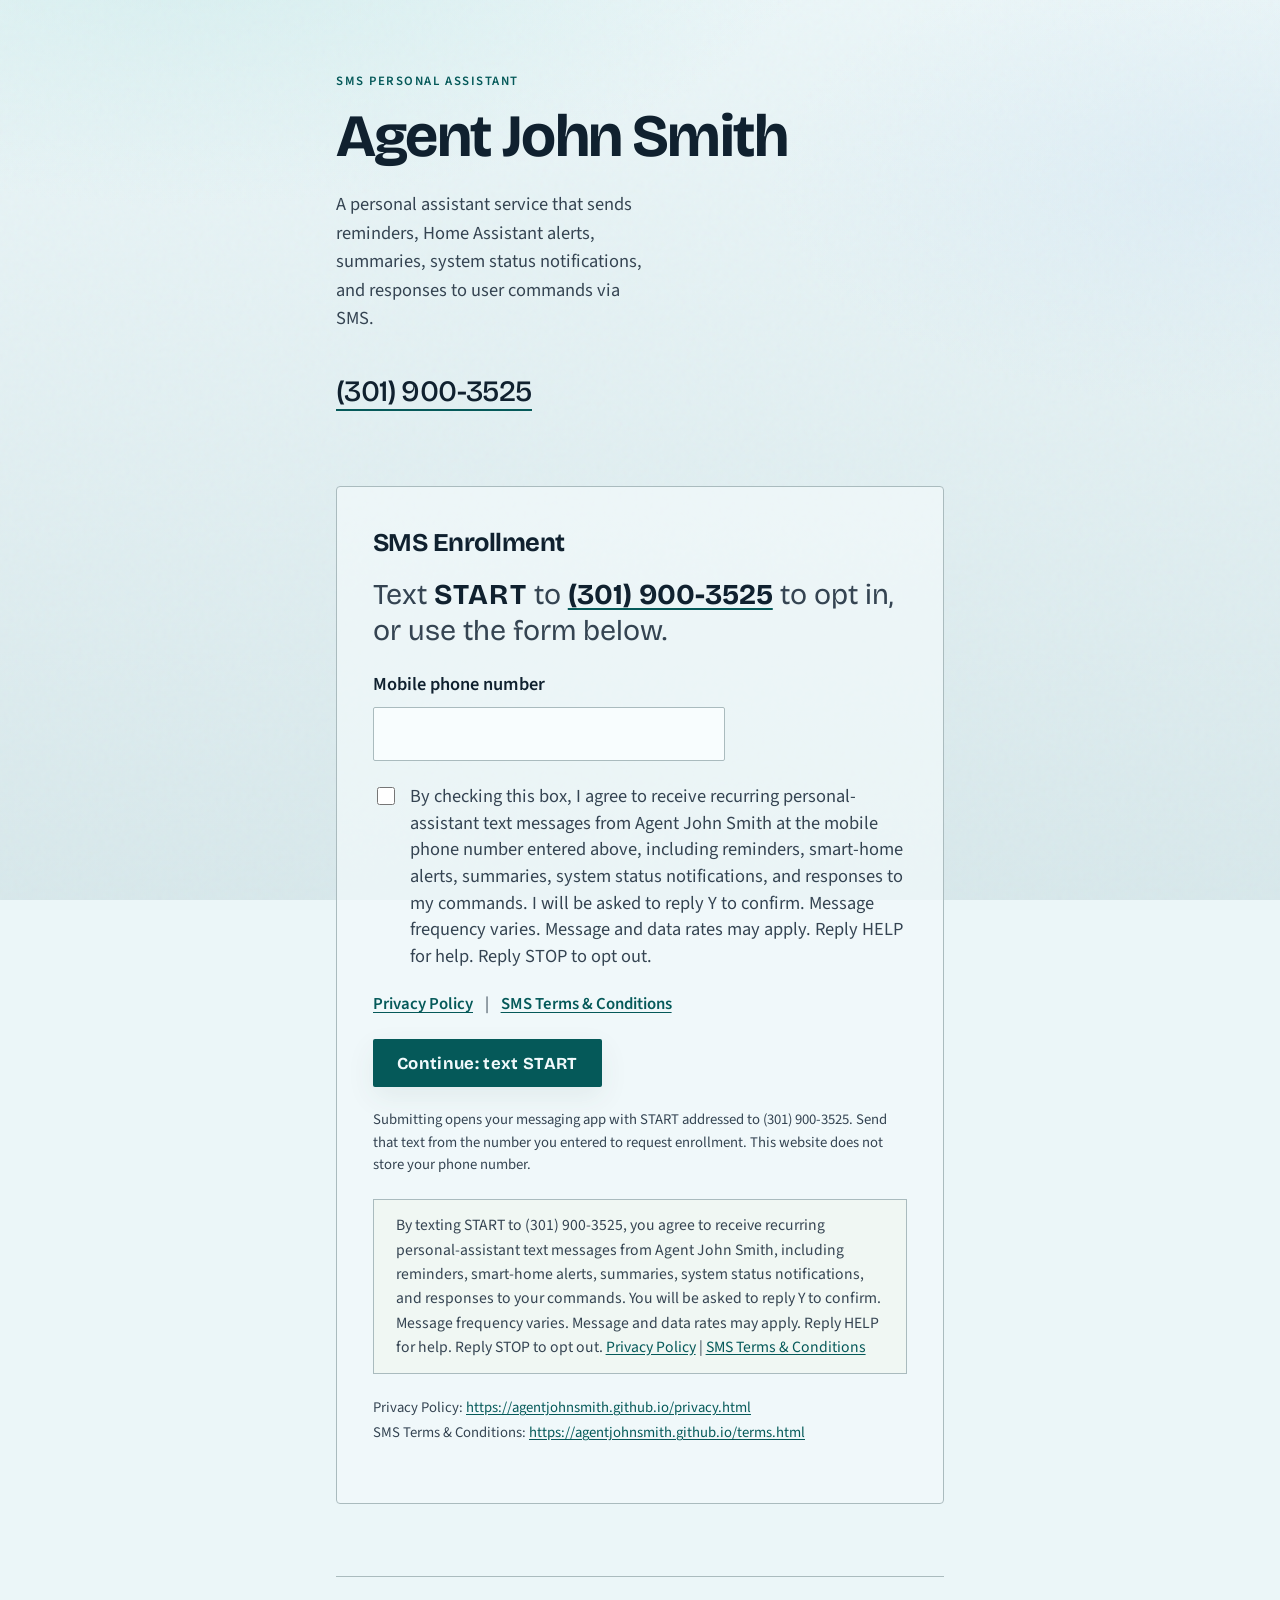
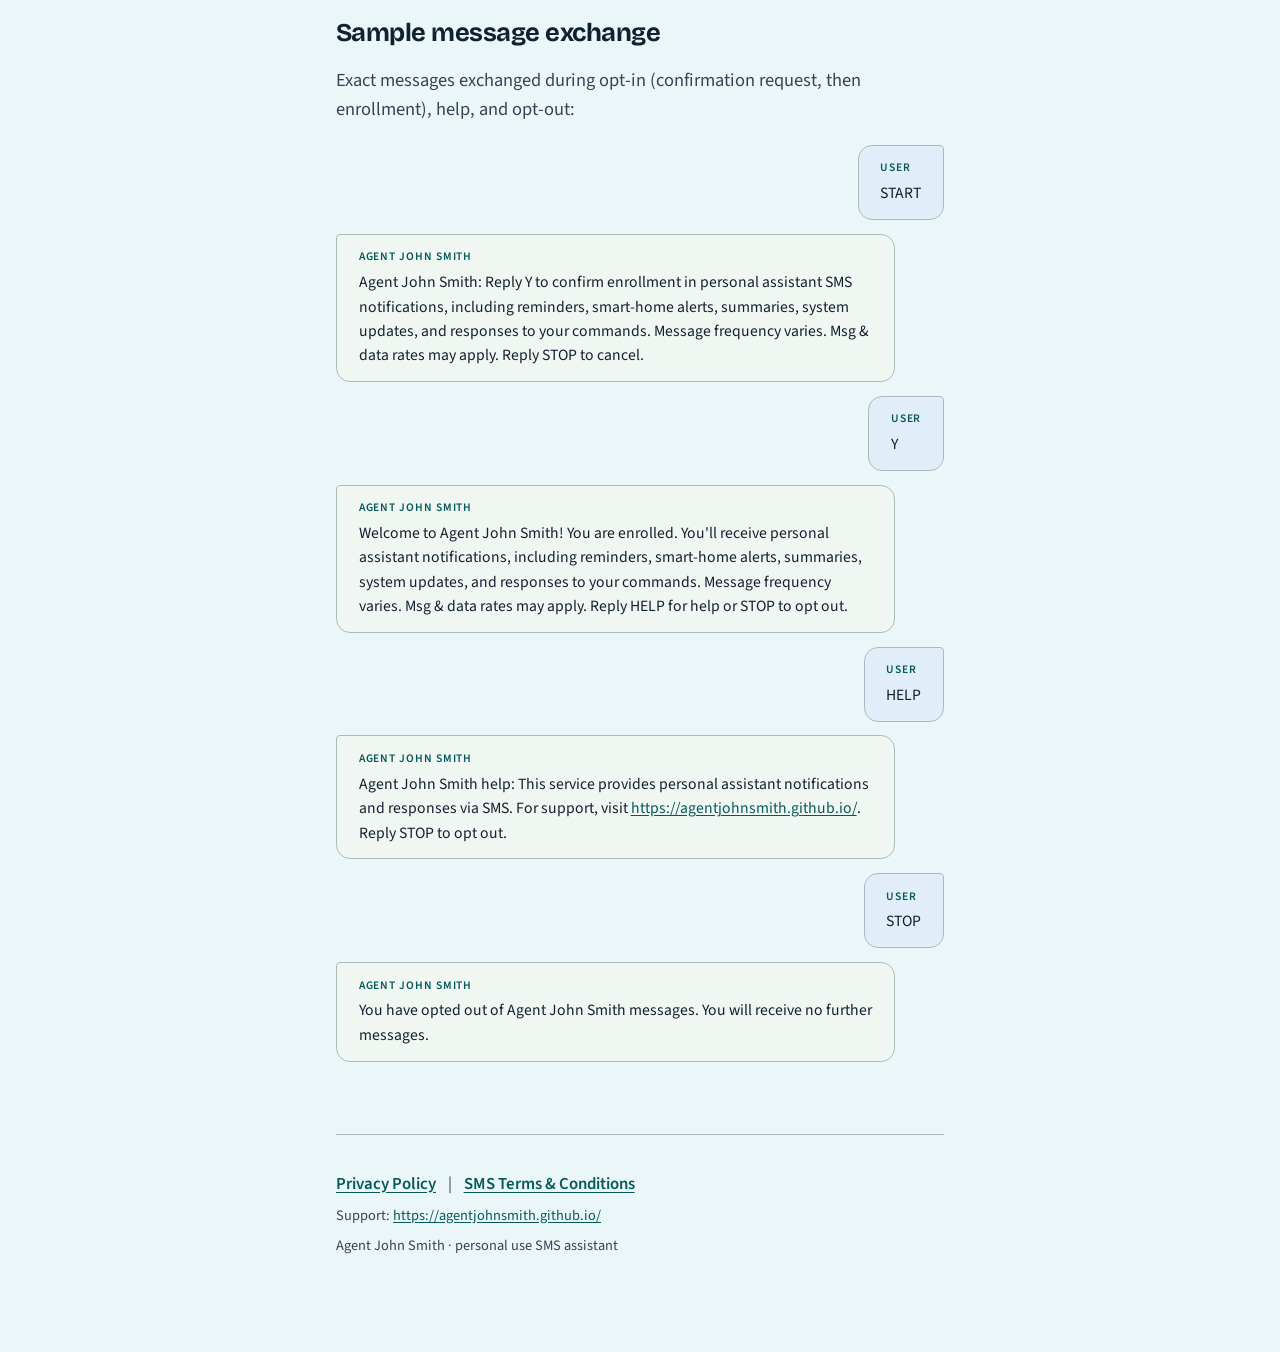
==== index.html @ 3700b748 "Add phone number and SMS agreement checkbox form that hands off to a START text." ====
<!DOCTYPE html>
<html lang="en">
  <head>
    <meta charset="utf-8" />
    <meta name="viewport" content="width=device-width, initial-scale=1" />
    <title>Agent John Smith — SMS Personal Assistant</title>
    <meta
      name="description"
      content="Opt in to Agent John Smith SMS notifications. Text START to (301) 900-3525 for reminders, Home Assistant alerts, summaries, and command responses."
    />
    <link rel="preconnect" href="https://fonts.googleapis.com" />
    <link rel="preconnect" href="https://fonts.gstatic.com" crossorigin />
    <link
      href="https://fonts.googleapis.com/css2?family=Bricolage+Grotesque:opsz,wght@12..96,500;12..96,700&family=Source+Sans+3:ital,wght@0,400;0,600;1,400&display=swap"
      rel="stylesheet"
    />
    <link rel="stylesheet" href="styles.css" />
  </head>
  <body>
    <div class="atmosphere" aria-hidden="true"></div>

    <main class="page">
      <header class="hero">
        <p class="eyebrow">SMS personal assistant</p>
        <h1 class="brand">Agent John Smith</h1>
        <p class="lede">
          A personal assistant service that sends reminders, Home Assistant
          alerts, summaries, system status notifications, and responses to user
          commands via SMS.
        </p>
        <p class="phone">
          <a class="phone-link" href="tel:+13019003525">(301) 900-3525</a>
        </p>
      </header>

      <section class="opt-in enrollment" aria-labelledby="enrollment-heading">
        <h2 id="enrollment-heading">SMS Enrollment</h2>

        <p class="enroll-keyword">
          Text <strong class="keyword">START</strong> to
          <a href="sms:+13019003525?&amp;body=START"
            ><strong>(301) 900-3525</strong></a
          >
          to opt in, or use the form below.
        </p>

        <form id="enroll-form" class="enroll-form" action="#" novalidate>
          <p>
            <label for="phone_number">Mobile phone number</label><br />
            <input
              type="tel"
              id="phone_number"
              name="phone_number"
              autocomplete="tel"
              inputmode="tel"
            />
          </p>

          <p class="enroll-check">
            <input
              type="checkbox"
              id="sms_opt_in"
              name="sms_opt_in"
              value="yes"
            />
            <label for="sms_opt_in">
              By checking this box, I agree to receive recurring
              personal-assistant text messages from Agent John Smith at the
              mobile phone number entered above, including reminders,
              smart-home alerts, summaries, system status notifications, and
              responses to my commands. I will be asked to reply Y to confirm.
              Message frequency varies. Message and data rates may apply. Reply
              HELP for help. Reply STOP to opt out.
            </label>
          </p>

          <p class="enroll-links">
            <a href="https://agentjohnsmith.github.io/privacy.html"
              >Privacy Policy</a
            >
            <span class="link-sep" aria-hidden="true">|</span>
            <a href="https://agentjohnsmith.github.io/terms.html"
              >SMS Terms &amp; Conditions</a
            >
          </p>

          <p>
            <button type="submit" class="enroll-button">
              Continue: text START
            </button>
          </p>

          <p class="enroll-note">
            Submitting opens your messaging app with START addressed to
            (301) 900-3525. Send that text from the number you entered to
            request enrollment. This website does not store your phone number.
          </p>
        </form>

        <p id="enroll-status" class="enroll-status" role="status" hidden></p>

        <p class="enroll-terms">
          By texting START to (301) 900-3525, you agree to receive recurring
          personal-assistant text messages from Agent John Smith, including
          reminders, smart-home alerts, summaries, system status notifications,
          and responses to your commands. You will be asked to reply Y to
          confirm. Message frequency varies. Message and data rates may apply.
          Reply HELP for help. Reply STOP to opt out.
          <a href="https://agentjohnsmith.github.io/privacy.html"
            >Privacy Policy</a
          >
          |
          <a href="https://agentjohnsmith.github.io/terms.html"
            >SMS Terms &amp; Conditions</a
          >
        </p>

        <p class="enroll-urls">
          Privacy Policy:
          <a href="https://agentjohnsmith.github.io/privacy.html"
            >https://agentjohnsmith.github.io/privacy.html</a
          ><br />
          SMS Terms &amp; Conditions:
          <a href="https://agentjohnsmith.github.io/terms.html"
            >https://agentjohnsmith.github.io/terms.html</a
          >
        </p>
      </section>

      <section class="messages" aria-labelledby="messages-heading">
        <h2 id="messages-heading">Sample message exchange</h2>
        <p class="section-note">
          Exact messages exchanged during opt-in (confirmation request, then
          enrollment), help, and opt-out:
        </p>

        <figure class="thread">
          <div class="bubble user">
            <span class="who">User</span>
            <p>START</p>
          </div>
          <div class="bubble agent">
            <span class="who">Agent John Smith</span>
            <p>
              Agent John Smith: Reply Y to confirm enrollment in personal
              assistant SMS notifications, including reminders, smart-home
              alerts, summaries, system updates, and responses to your
              commands. Message frequency varies. Msg &amp; data rates may
              apply. Reply STOP to cancel.
            </p>
          </div>
          <div class="bubble user">
            <span class="who">User</span>
            <p>Y</p>
          </div>
          <div class="bubble agent">
            <span class="who">Agent John Smith</span>
            <p>
              Welcome to Agent John Smith! You are enrolled. You'll receive
              personal assistant notifications, including reminders, smart-home
              alerts, summaries, system updates, and responses to your
              commands. Message frequency varies. Msg &amp; data rates may
              apply. Reply HELP for help or STOP to opt out.
            </p>
          </div>
          <div class="bubble user">
            <span class="who">User</span>
            <p>HELP</p>
          </div>
          <div class="bubble agent">
            <span class="who">Agent John Smith</span>
            <p>
              Agent John Smith help: This service provides personal assistant
              notifications and responses via SMS. For support, visit
              <a href="https://agentjohnsmith.github.io/"
                >https://agentjohnsmith.github.io/</a
              >. Reply STOP to opt out.
            </p>
          </div>
          <div class="bubble user">
            <span class="who">User</span>
            <p>STOP</p>
          </div>
          <div class="bubble agent">
            <span class="who">Agent John Smith</span>
            <p>
              You have opted out of Agent John Smith messages. You will receive
              no further messages.
            </p>
          </div>
        </figure>
      </section>

      <footer class="footer">
        <p class="enroll-links">
          <a href="https://agentjohnsmith.github.io/privacy.html"
            >Privacy Policy</a
          >
          <span class="link-sep" aria-hidden="true">|</span>
          <a href="https://agentjohnsmith.github.io/terms.html"
            >SMS Terms &amp; Conditions</a
          >
        </p>
        <p>
          Support:
          <a href="https://agentjohnsmith.github.io/"
            >https://agentjohnsmith.github.io/</a
          >
        </p>
        <p>Agent John Smith &middot; personal use SMS assistant</p>
      </footer>
    </main>
    <script src="enroll.js"></script>
  </body>
</html>
---- styles.css ----
:root {
  --ink: oklch(0.24 0.035 245);
  --ink-soft: oklch(0.38 0.03 245);
  --paper: oklch(0.965 0.012 210);
  --paper-deep: oklch(0.92 0.018 210);
  --mist: oklch(0.88 0.025 200);
  --teal: oklch(0.42 0.07 195);
  --teal-bright: oklch(0.48 0.08 195);
  --user-bg: oklch(0.94 0.02 245);
  --agent-bg: oklch(0.97 0.01 160);
  --line: oklch(0.78 0.02 210);
  --shadow: oklch(0.35 0.03 245 / 0.08);

  --font-display: "Bricolage Grotesque", Georgia, serif;
  --font-body: "Source Sans 3", "Segoe UI", sans-serif;

  --space-xs: 0.5rem;
  --space-sm: 0.85rem;
  --space-md: 1.35rem;
  --space-lg: 2.25rem;
  --space-xl: clamp(2.5rem, 6vw, 4.5rem);

  --max: 38rem;
}

*,
*::before,
*::after {
  box-sizing: border-box;
}

html {
  scroll-behavior: smooth;
}

body {
  margin: 0;
  min-height: 100vh;
  font-family: var(--font-body);
  font-size: clamp(1.05rem, 0.4vw + 1rem, 1.15rem);
  line-height: 1.55;
  color: var(--ink);
  background: var(--paper);
  -webkit-font-smoothing: antialiased;
}

.atmosphere {
  position: fixed;
  inset: 0;
  z-index: -1;
  pointer-events: none;
  background:
    radial-gradient(
      ellipse 90% 60% at 15% -10%,
      oklch(0.9 0.04 195 / 0.55),
      transparent 55%
    ),
    radial-gradient(
      ellipse 70% 50% at 95% 20%,
      oklch(0.91 0.03 240 / 0.4),
      transparent 50%
    ),
    linear-gradient(180deg, var(--paper) 0%, var(--paper-deep) 100%);
}

.atmosphere::after {
  content: "";
  position: absolute;
  inset: 0;
  opacity: 0.035;
  background-image: url("data:image/svg+xml,%3Csvg viewBox='0 0 200 200' xmlns='http://www.w3.org/2000/svg'%3E%3Cfilter id='n'%3E%3CfeTurbulence type='fractalNoise' baseFrequency='0.85' numOctaves='3' stitchTiles='stitch'/%3E%3C/filter%3E%3Crect width='100%25' height='100%25' filter='url(%23n)'/%3E%3C/svg%3E");
}

.page {
  width: min(100% - 2rem, var(--max));
  margin: 0 auto;
  padding: var(--space-xl) 0 calc(var(--space-xl) * 1.2);
}

.hero {
  animation: rise 0.7s ease-out both;
}

.eyebrow {
  margin: 0 0 var(--space-sm);
  font-size: 0.8rem;
  font-weight: 600;
  letter-spacing: 0.12em;
  text-transform: uppercase;
  color: var(--teal);
}

.brand {
  margin: 0 0 var(--space-md);
  font-family: var(--font-display);
  font-size: clamp(2.6rem, 8vw, 3.75rem);
  font-weight: 700;
  line-height: 1.05;
  letter-spacing: -0.03em;
  color: var(--ink);
}

.lede {
  margin: 0 0 var(--space-lg);
  color: var(--ink-soft);
  max-width: 34ch;
}

.phone {
  margin: 0;
}

.phone-link {
  font-family: var(--font-display);
  font-size: clamp(1.45rem, 3.5vw, 1.85rem);
  font-weight: 500;
  letter-spacing: -0.02em;
  color: var(--ink);
  text-decoration: none;
  border-bottom: 2px solid var(--teal);
  transition: color 0.2s ease, border-color 0.2s ease;
}

.phone-link:hover,
.phone-link:focus-visible {
  color: var(--teal-bright);
  border-color: var(--teal-bright);
  outline: none;
}

.opt-in,
.messages {
  margin-top: var(--space-xl);
  padding-top: var(--space-lg);
  border-top: 1px solid var(--line);
  animation: rise 0.7s ease-out 0.12s both;
}

.messages {
  animation-delay: 0.22s;
}

h2 {
  margin: 0 0 var(--space-sm);
  font-family: var(--font-display);
  font-size: clamp(1.35rem, 2.5vw, 1.6rem);
  font-weight: 700;
  letter-spacing: -0.02em;
}

.opt-in p,
.section-note {
  margin: 0 0 var(--space-md);
  color: var(--ink-soft);
}

.keyword {
  font-family: var(--font-display);
  letter-spacing: 0.04em;
  color: var(--ink);
}

a {
  color: var(--teal);
  text-underline-offset: 0.15em;
}

a:hover,
a:focus-visible {
  color: var(--teal-bright);
}

.cta-wrap {
  margin: var(--space-md) 0;
}

.cta,
.enroll-button {
  display: inline-block;
  border: 0;
  cursor: pointer;
  padding: 0.85rem 1.5rem;
  font-family: var(--font-display);
  font-size: 1.05rem;
  font-weight: 700;
  letter-spacing: 0.02em;
  color: oklch(0.98 0.01 210);
  background: var(--teal);
  text-decoration: none;
  border-radius: 2px;
  box-shadow: 0 10px 28px var(--shadow);
  transition: background 0.2s ease, transform 0.2s ease;
}

.cta:hover,
.cta:focus-visible,
.enroll-button:hover,
.enroll-button:focus-visible {
  background: var(--teal-bright);
  color: oklch(0.98 0.01 210);
  transform: translateY(-1px);
  outline: none;
}

.enroll-links {
  display: block;
  margin: var(--space-md) 0 0;
  font-size: 1.05rem;
  font-weight: 600;
}

.enroll-links a {
  color: var(--teal);
  text-decoration: underline;
  text-underline-offset: 0.18em;
}

.link-sep {
  margin: 0 0.55rem;
  color: var(--ink-soft);
  font-weight: 400;
}

.enroll-urls {
  margin: var(--space-sm) 0 0;
  font-size: 0.92rem;
  color: var(--ink-soft);
  line-height: 1.7;
}

.enroll-urls a {
  word-break: break-all;
}

.enrollment {
  border: 1px solid var(--line);
  border-radius: 4px;
  padding: var(--space-lg);
  background: oklch(0.98 0.008 210 / 0.7);
}

.enroll-form {
  margin: var(--space-md) 0;
}

.enroll-form label {
  font-weight: 600;
  color: var(--ink);
}

.enroll-form input[type="tel"] {
  width: 100%;
  max-width: 22rem;
  margin-top: var(--space-xs);
  padding: 0.75rem 0.9rem;
  font: inherit;
  color: var(--ink);
  background: oklch(0.99 0.005 210);
  border: 1px solid var(--line);
  border-radius: 2px;
}

.enroll-form input[type="tel"]:focus-visible {
  outline: 2px solid var(--teal);
  outline-offset: 2px;
}

.enroll-check {
  display: flex;
  gap: 0.75rem;
  align-items: flex-start;
}

.enroll-check input[type="checkbox"] {
  flex: 0 0 auto;
  width: 1.15rem;
  height: 1.15rem;
  margin-top: 0.25rem;
  accent-color: var(--teal);
}

.enroll-check label {
  font-weight: 400;
  color: var(--ink-soft);
  line-height: 1.45;
}

.enroll-button {
  font-family: var(--font-display);
}

.enroll-note {
  font-size: 0.92rem;
  color: var(--ink-soft);
}

.enroll-status {
  margin: 0 0 var(--space-md);
  padding: var(--space-sm) var(--space-md);
  background: var(--agent-bg);
  border: 1px solid var(--line);
  color: var(--ink);
}

.enroll-keyword {
  margin: 0 0 var(--space-md);
  font-family: var(--font-display);
  font-size: clamp(1.4rem, 3.5vw, 1.8rem);
  line-height: 1.25;
  color: var(--ink);
}

.enroll-keyword a {
  color: var(--ink);
  text-decoration-color: var(--teal);
}

.enroll-terms {
  margin: var(--space-md) 0;
  padding: var(--space-sm) var(--space-md);
  border: 1px solid var(--line);
  background: var(--agent-bg);
  color: var(--ink-soft);
  font-size: 0.98rem;
}

.thread {
  margin: var(--space-md) 0 0;
  display: flex;
  flex-direction: column;
  gap: var(--space-sm);
}

.bubble {
  max-width: 92%;
  padding: var(--space-sm) var(--space-md);
  border-radius: 4px 14px 14px 14px;
  border: 1px solid var(--line);
}

.bubble.user {
  align-self: flex-end;
  background: var(--user-bg);
  border-radius: 14px 4px 14px 14px;
}

.bubble.agent {
  align-self: flex-start;
  background: var(--agent-bg);
}

.who {
  display: block;
  margin-bottom: 0.25rem;
  font-size: 0.72rem;
  font-weight: 600;
  letter-spacing: 0.08em;
  text-transform: uppercase;
  color: var(--teal);
}

.bubble p {
  margin: 0;
  font-size: 0.98rem;
}

.footer {
  margin-top: var(--space-xl);
  padding-top: var(--space-lg);
  border-top: 1px solid var(--line);
  font-size: 0.9rem;
  color: var(--ink-soft);
  animation: rise 0.7s ease-out 0.32s both;
}

.footer p {
  margin: 0 0 var(--space-xs);
}

.doc .doc-title {
  font-size: clamp(2rem, 6vw, 2.75rem);
}

.doc section {
  margin-top: var(--space-lg);
}

.doc section h2 {
  margin-bottom: var(--space-xs);
}

.doc p,
.doc li {
  color: var(--ink-soft);
}

.doc ul {
  margin: 0 0 var(--space-md);
  padding-left: 1.25rem;
}

.doc li {
  margin-bottom: var(--space-xs);
}

@keyframes rise {
  from {
    opacity: 0;
    transform: translateY(12px);
  }
  to {
    opacity: 1;
    transform: translateY(0);
  }
}

@media (prefers-reduced-motion: reduce) {
  *,
  *::before,
  *::after {
    animation: none !important;
    transition: none !important;
  }
}
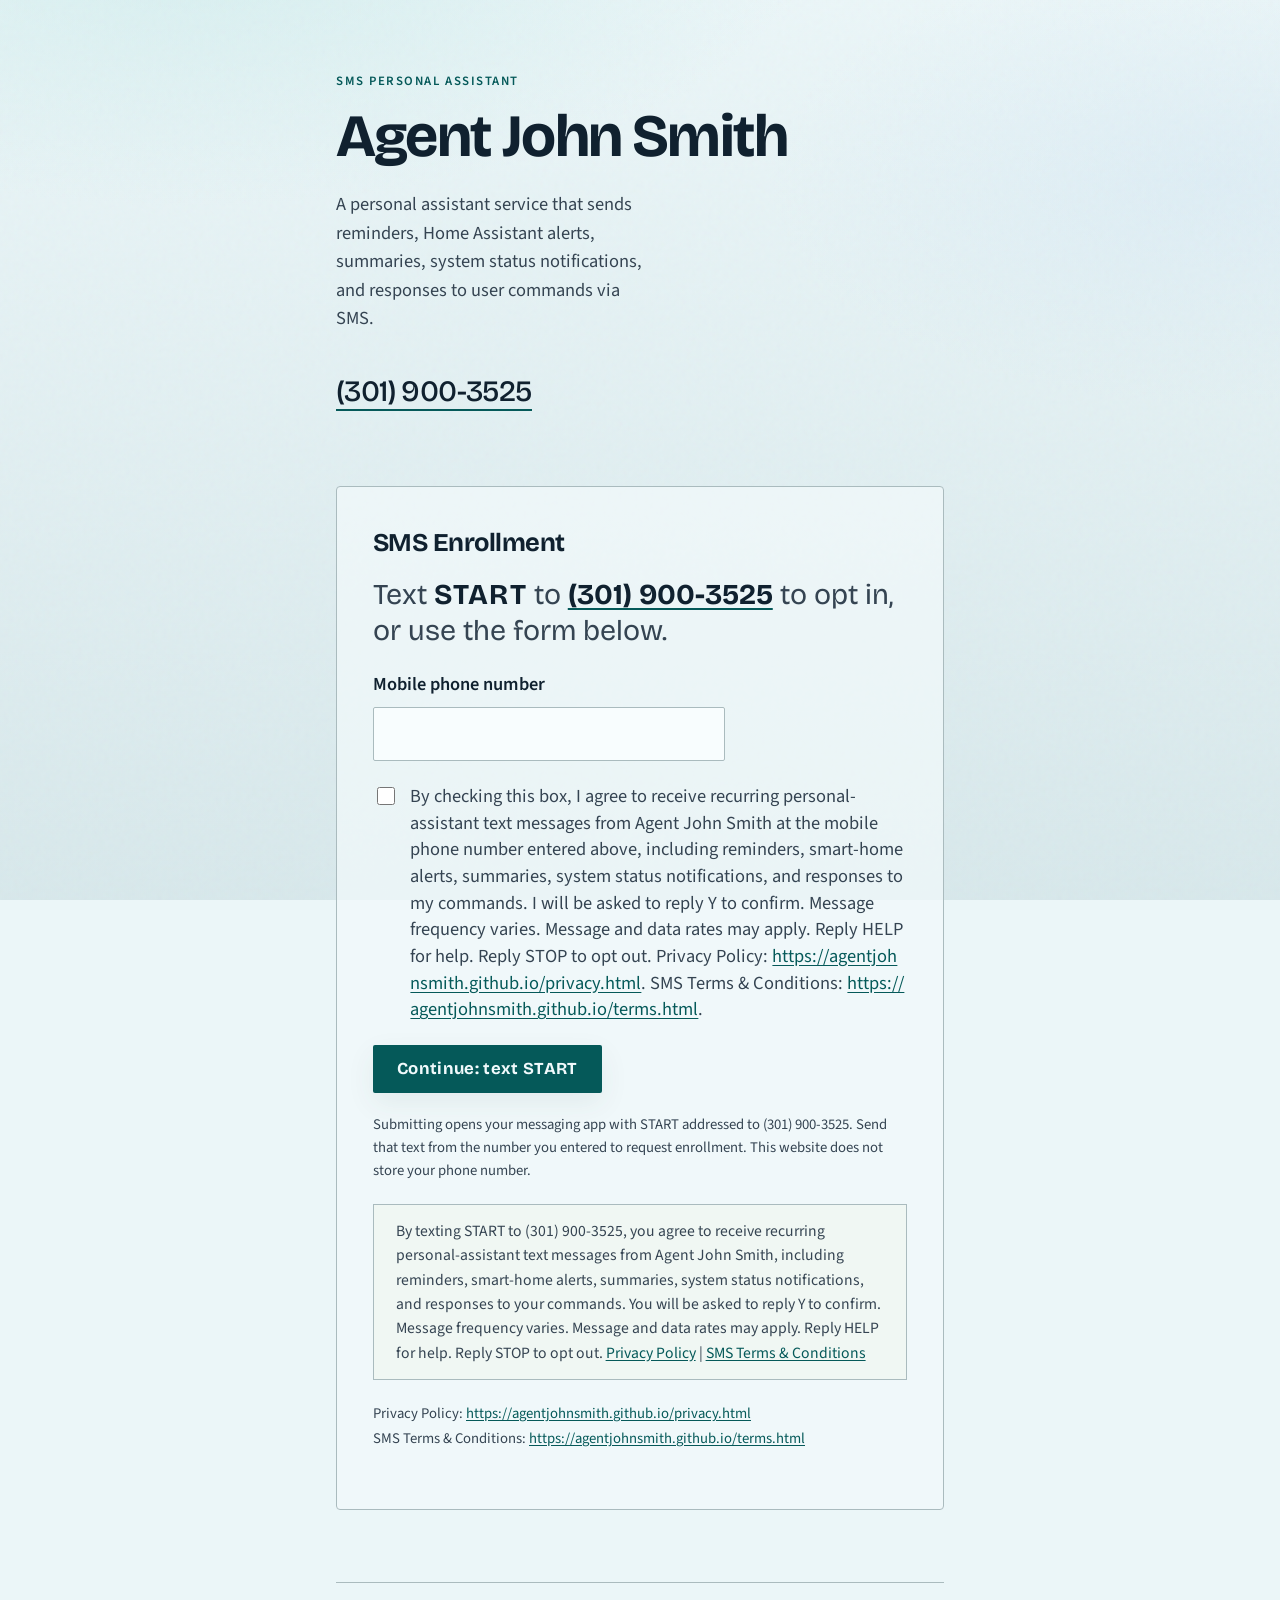
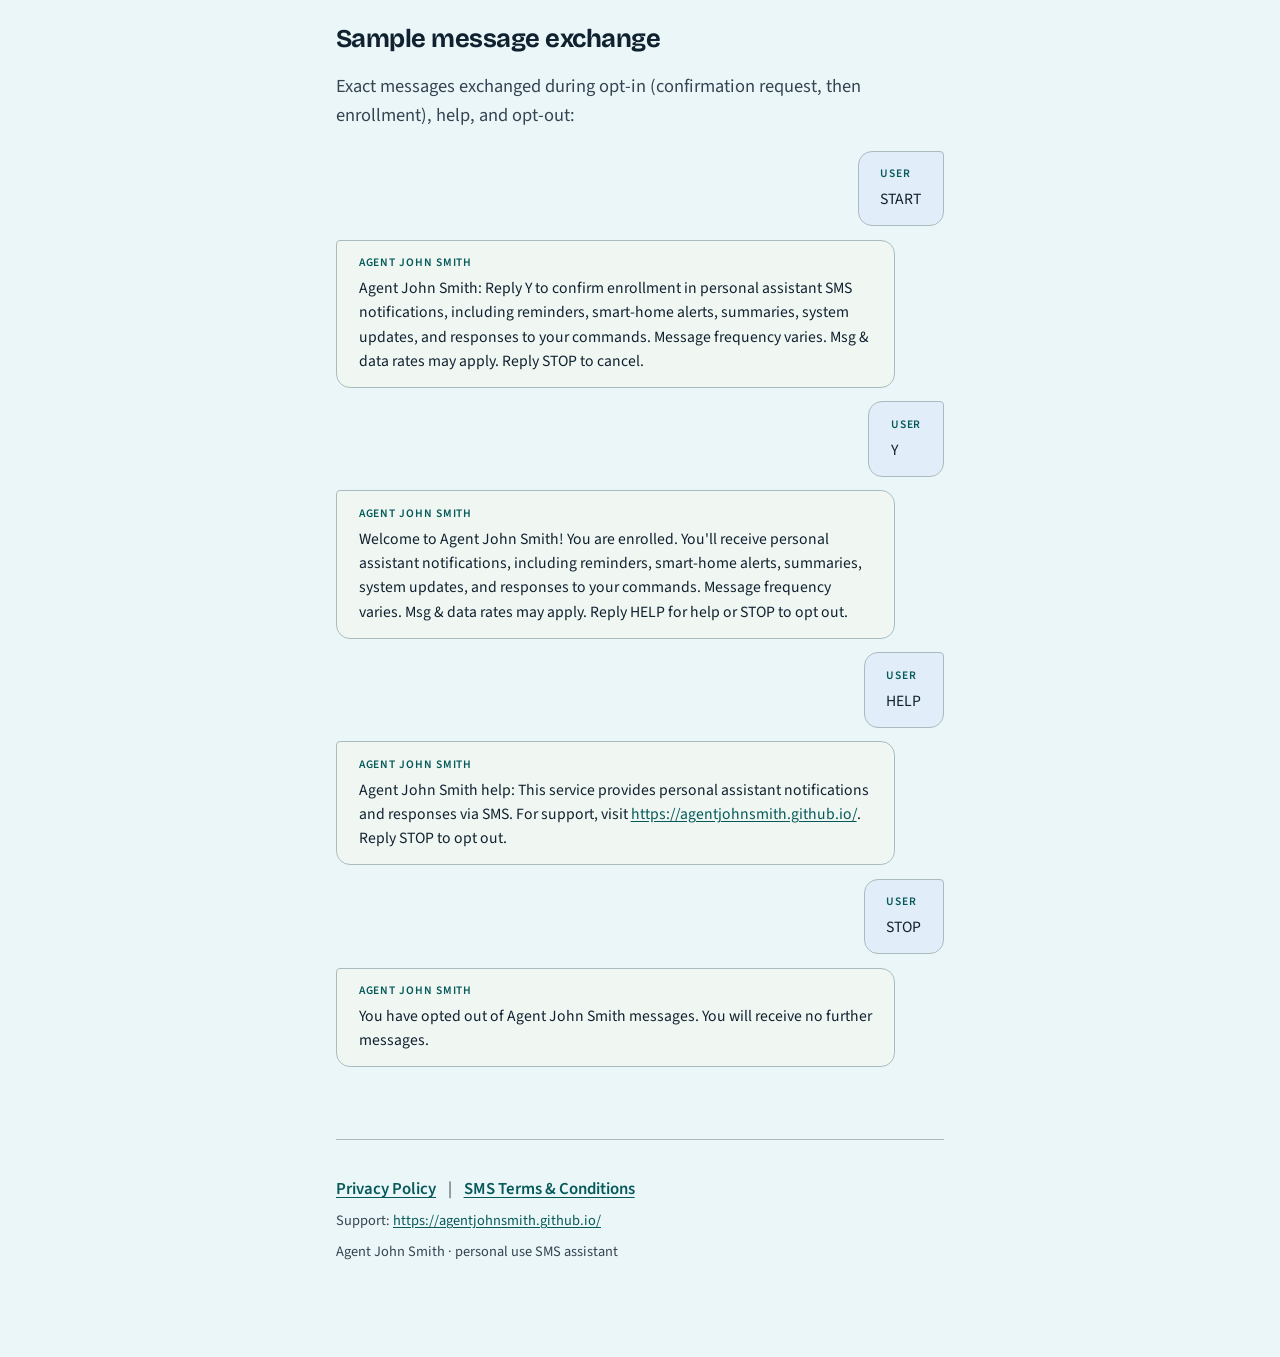
==== commit 8384792f: "Put Privacy and Terms links inside the SMS agreement checkbox text." ====
--- a/index.html
+++ b/index.html
@@ -70,18 +70,14 @@
               smart-home alerts, summaries, system status notifications, and
               responses to my commands. I will be asked to reply Y to confirm.
               Message frequency varies. Message and data rates may apply. Reply
-              HELP for help. Reply STOP to opt out.
+              HELP for help. Reply STOP to opt out. Privacy Policy:
+              <a href="https://agentjohnsmith.github.io/privacy.html"
+                >https://agentjohnsmith.github.io/privacy.html</a
+              >. SMS Terms &amp; Conditions:
+              <a href="https://agentjohnsmith.github.io/terms.html"
+                >https://agentjohnsmith.github.io/terms.html</a
+              >.
             </label>
-          </p>
-
-          <p class="enroll-links">
-            <a href="https://agentjohnsmith.github.io/privacy.html"
-              >Privacy Policy</a
-            >
-            <span class="link-sep" aria-hidden="true">|</span>
-            <a href="https://agentjohnsmith.github.io/terms.html"
-              >SMS Terms &amp; Conditions</a
-            >
           </p>
 
           <p>
--- a/styles.css
+++ b/styles.css
@@ -285,6 +285,10 @@
   line-height: 1.45;
 }
 
+.enroll-check label a {
+  word-break: break-all;
+}
+
 .enroll-button {
   font-family: var(--font-display);
 }
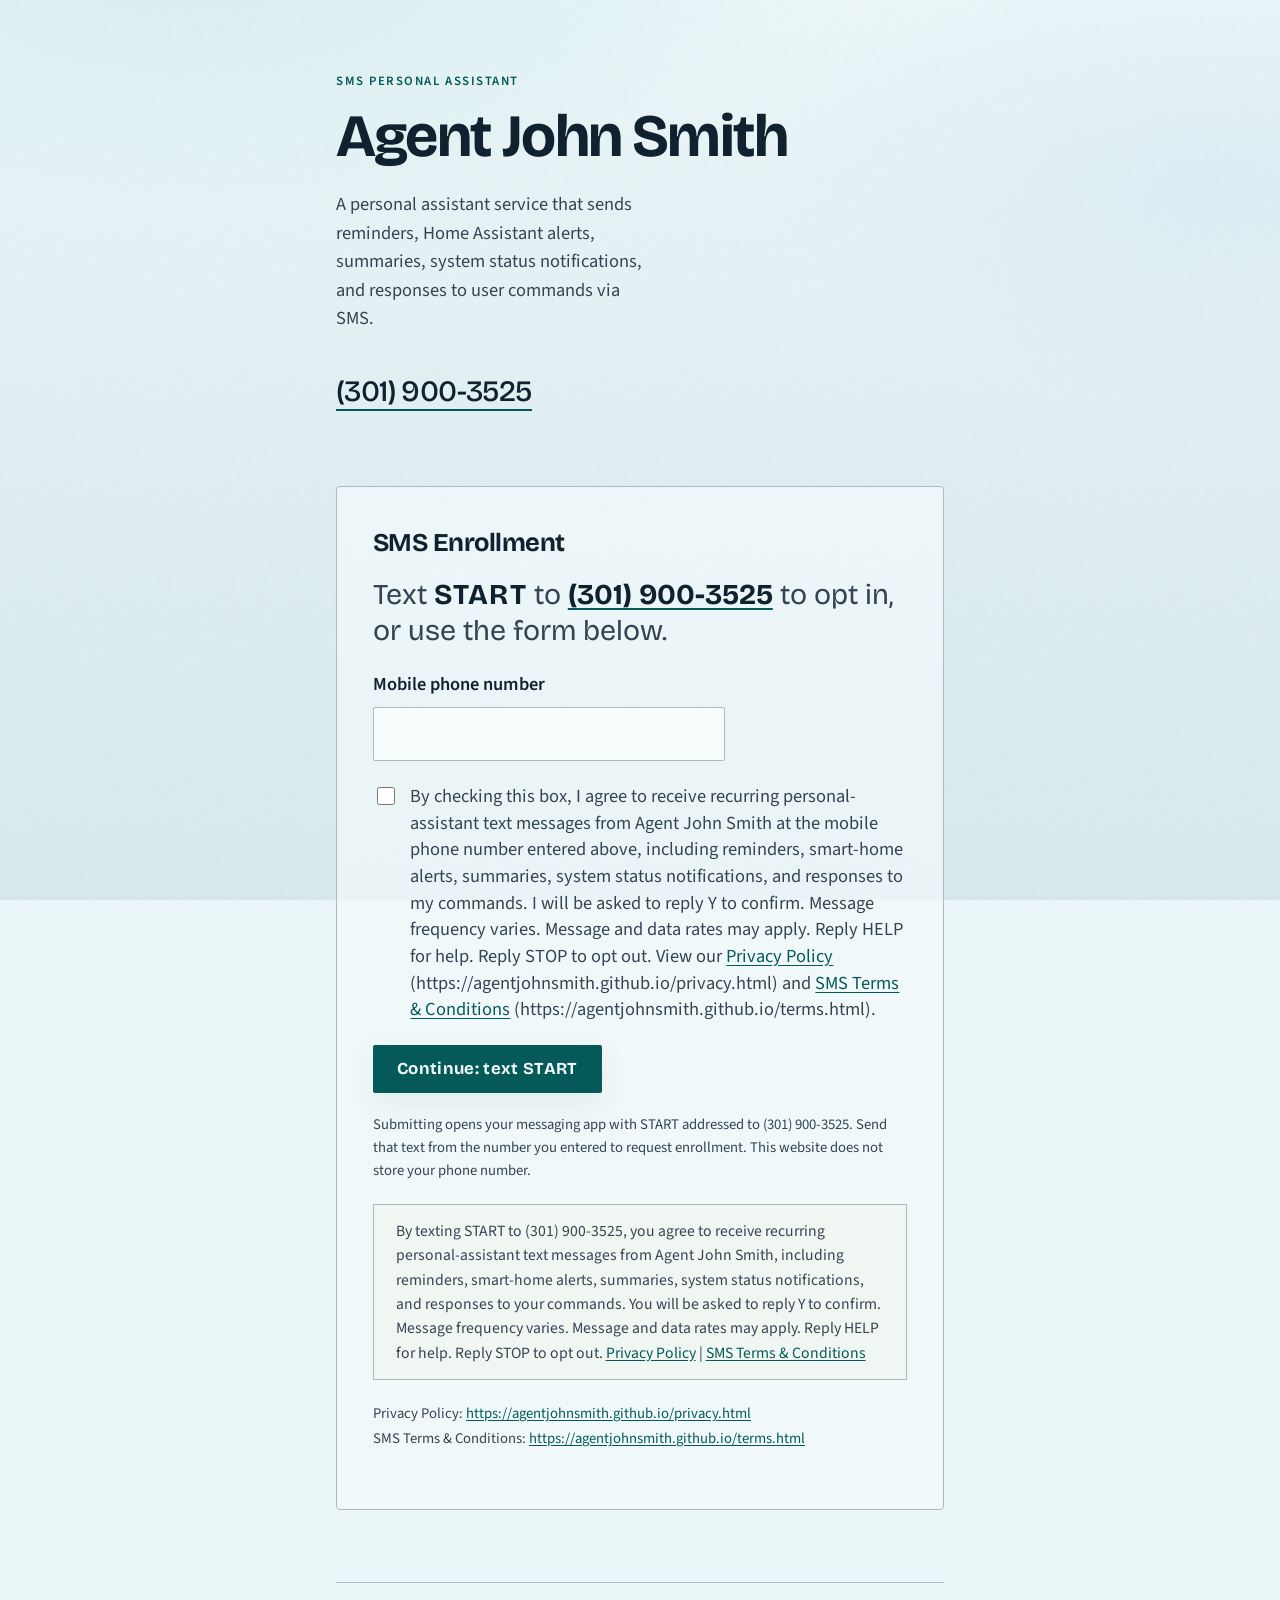
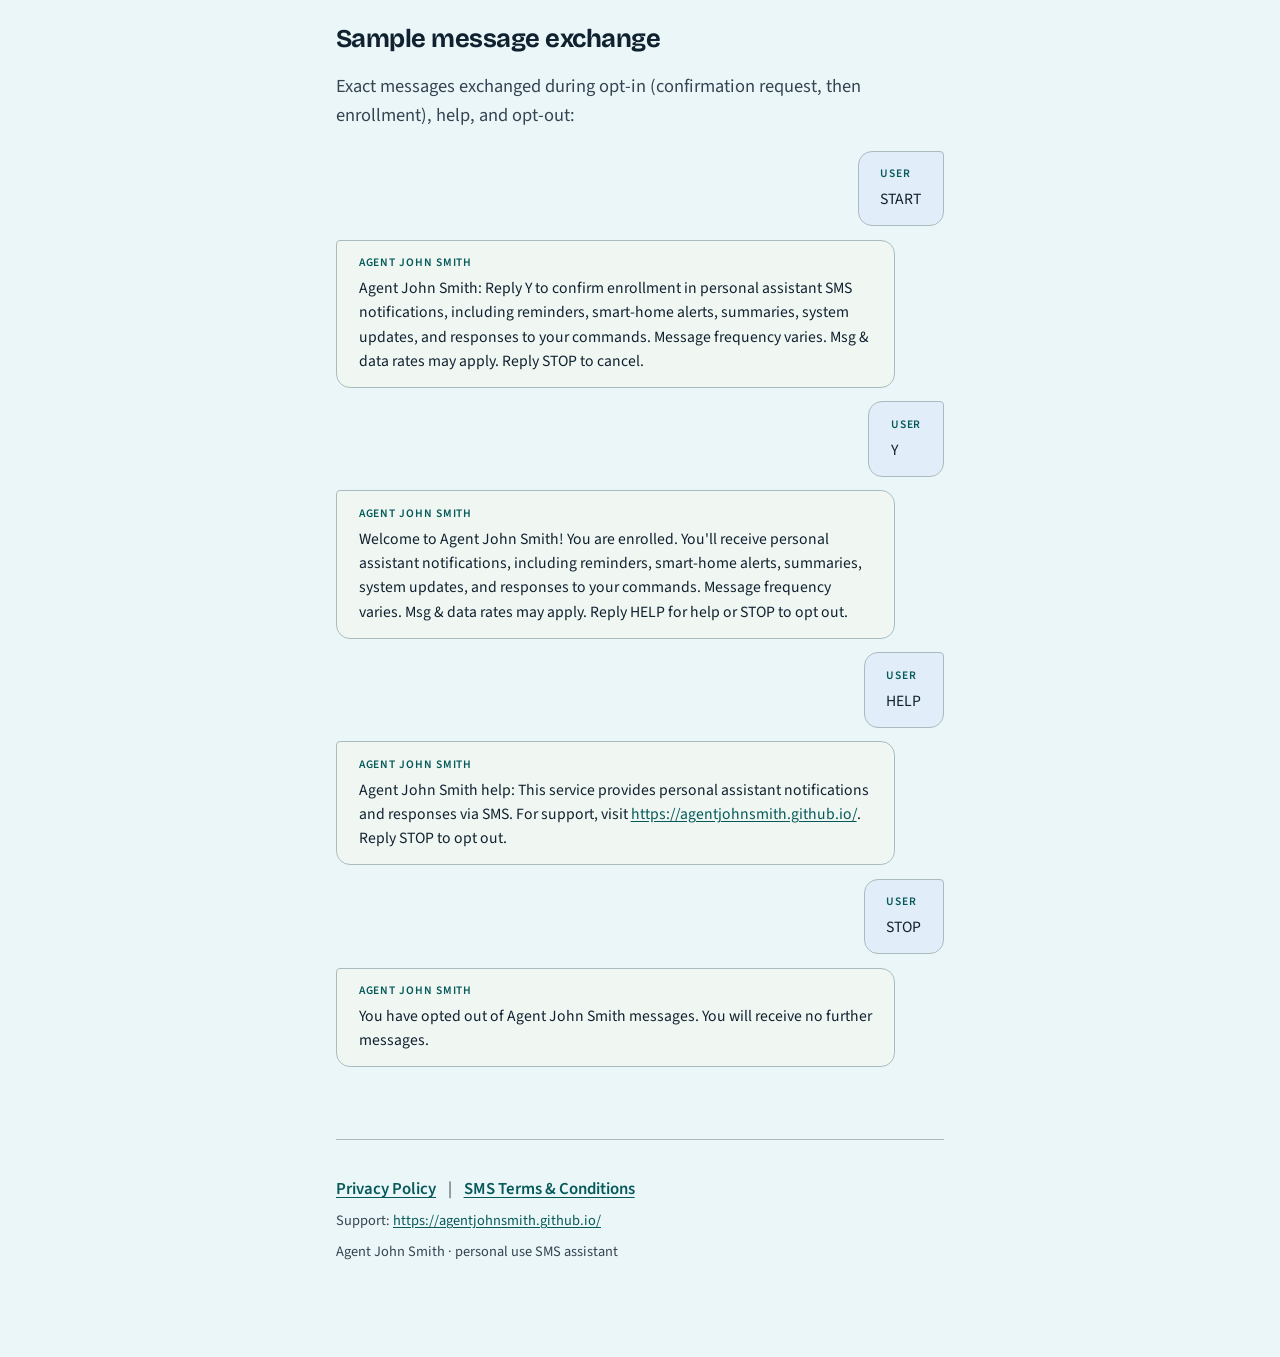
==== commit e611d6ef: "Label checkbox policy links as Privacy Policy and SMS Terms & Conditions." ====
--- a/index.html
+++ b/index.html
@@ -70,13 +70,15 @@
               smart-home alerts, summaries, system status notifications, and
               responses to my commands. I will be asked to reply Y to confirm.
               Message frequency varies. Message and data rates may apply. Reply
-              HELP for help. Reply STOP to opt out. Privacy Policy:
+              HELP for help. Reply STOP to opt out. View our
               <a href="https://agentjohnsmith.github.io/privacy.html"
-                >https://agentjohnsmith.github.io/privacy.html</a
-              >. SMS Terms &amp; Conditions:
+                >Privacy Policy</a
+              >
+              (https://agentjohnsmith.github.io/privacy.html) and
               <a href="https://agentjohnsmith.github.io/terms.html"
-                >https://agentjohnsmith.github.io/terms.html</a
-              >.
+                >SMS Terms &amp; Conditions</a
+              >
+              (https://agentjohnsmith.github.io/terms.html).
             </label>
           </p>
 
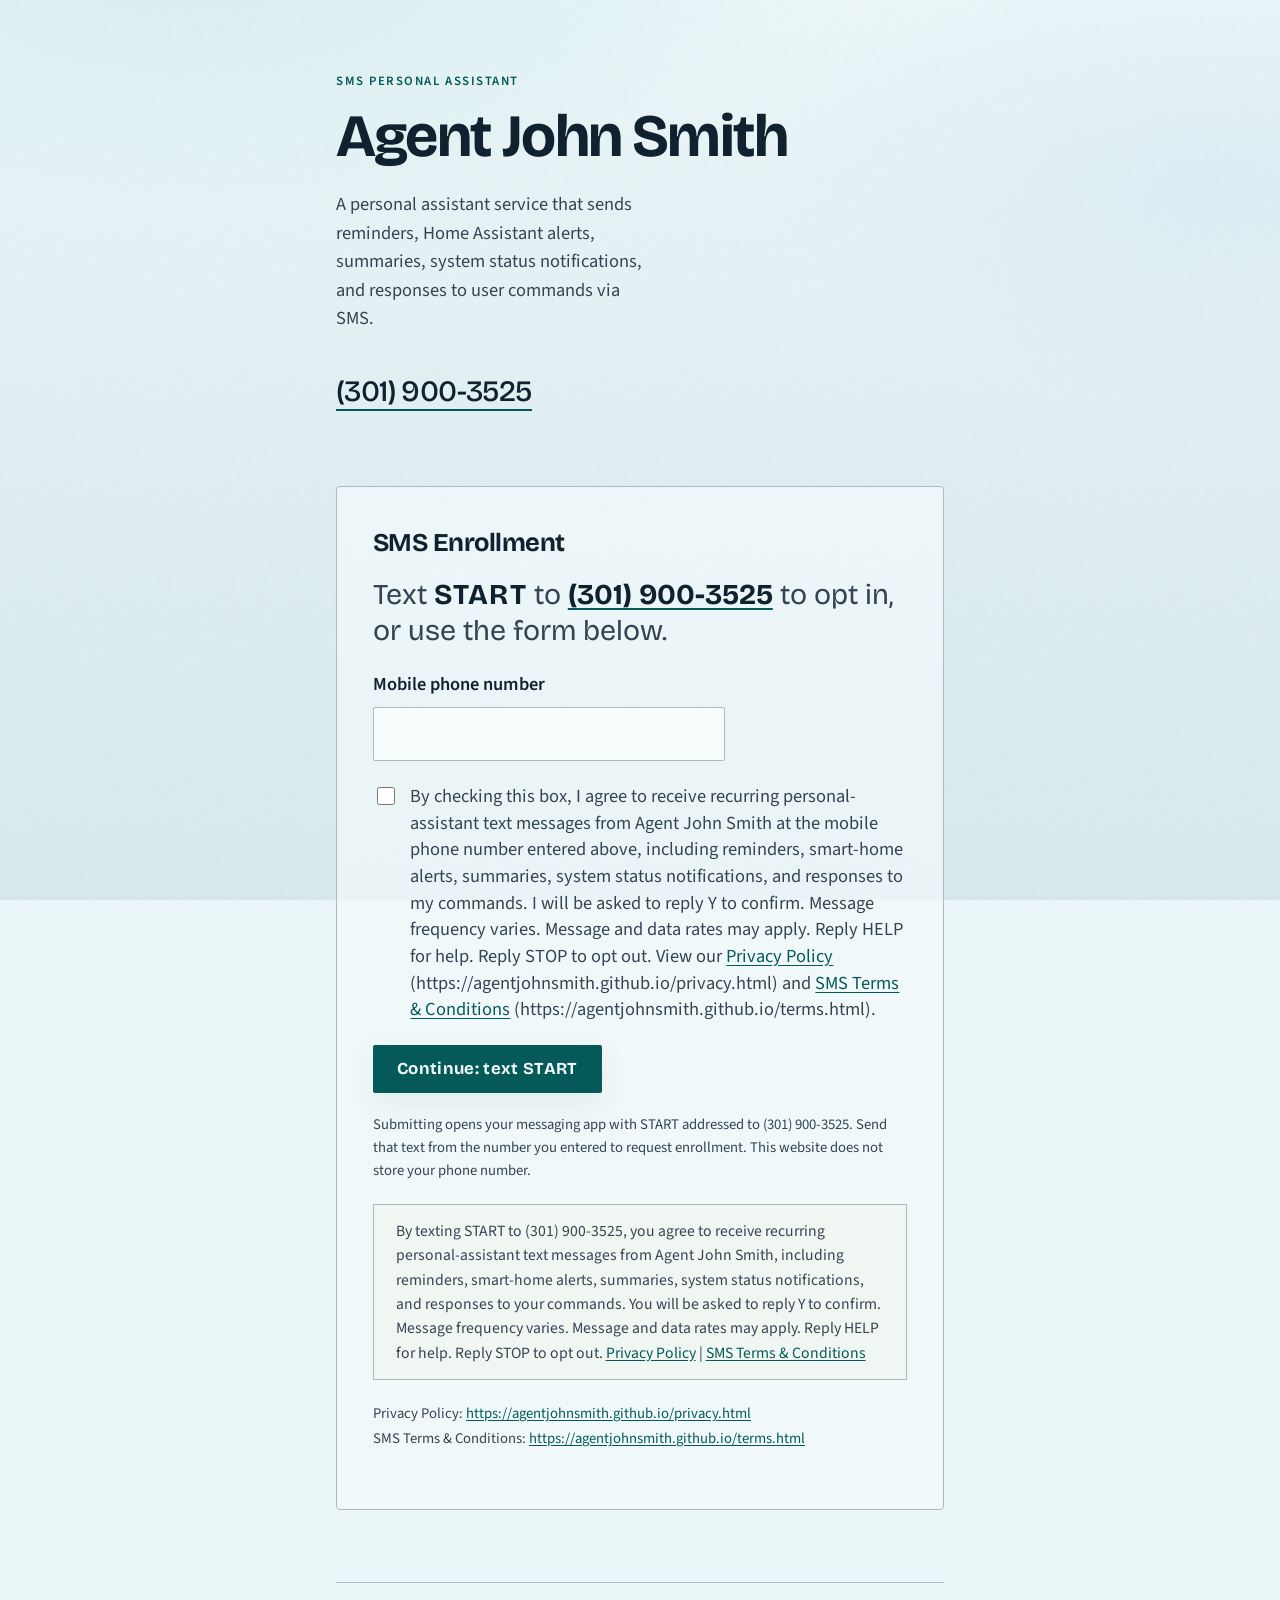
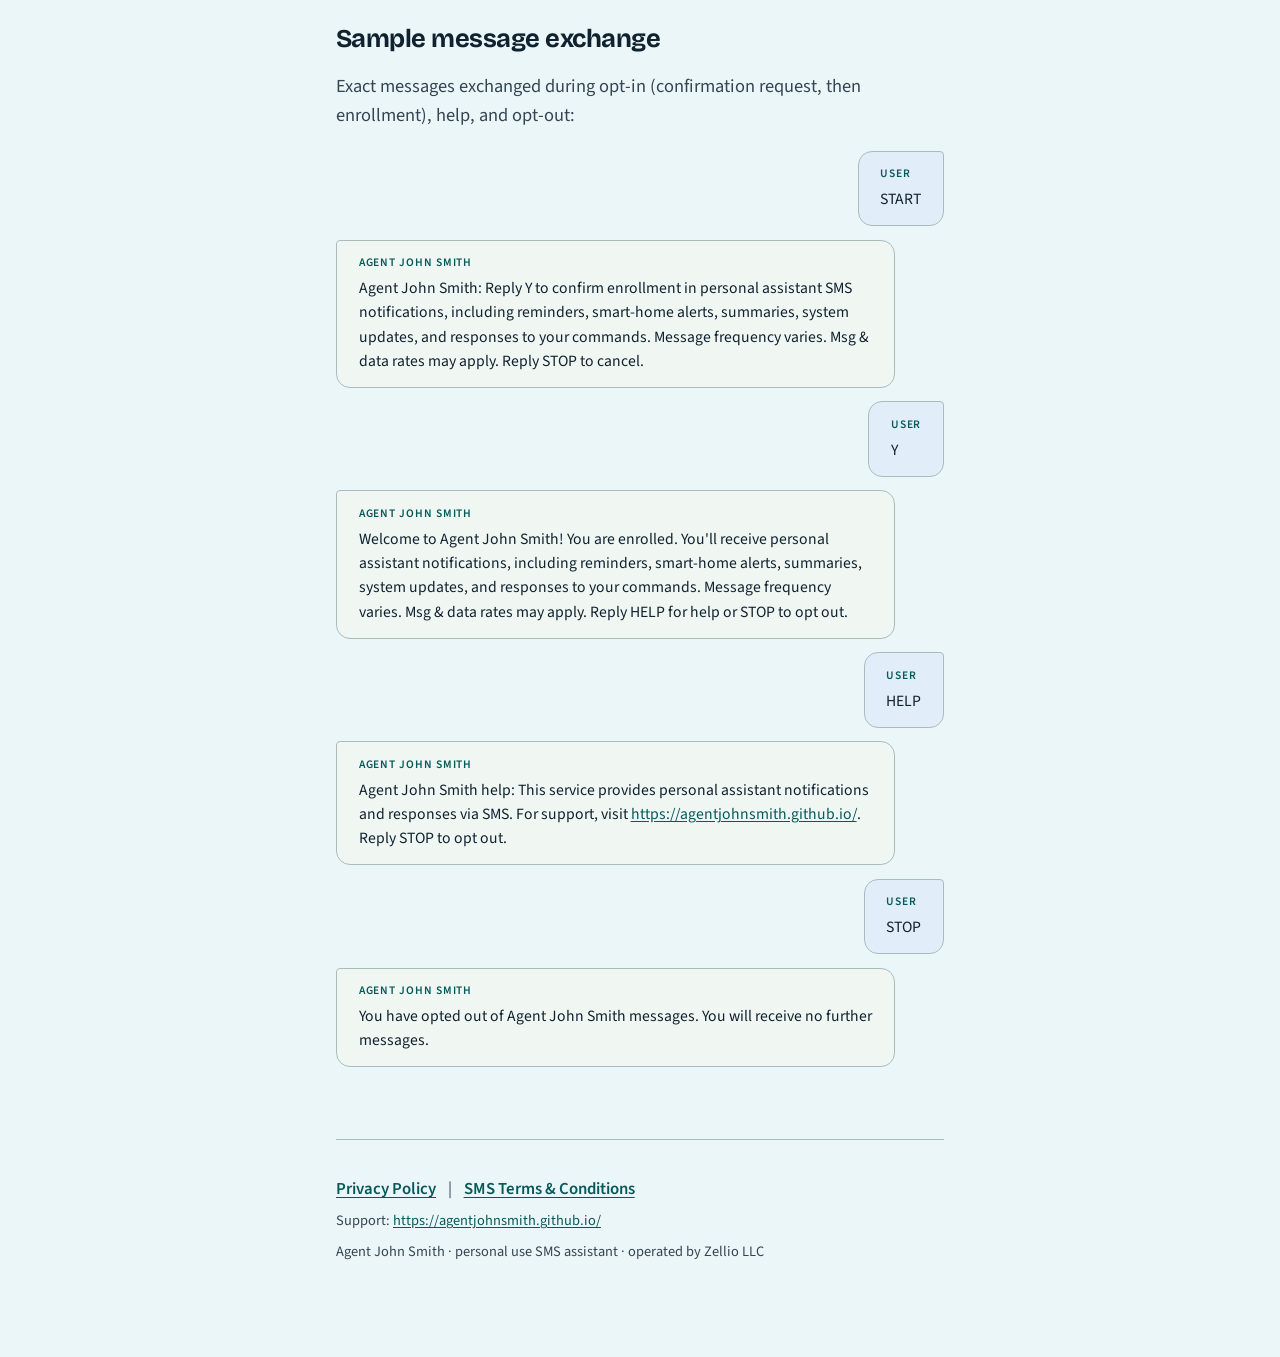
==== commit 485e4ec5: "Identify Zellio LLC as operator on policy pages" ====
--- a/index.html
+++ b/index.html
@@ -205,7 +205,10 @@
             >https://agentjohnsmith.github.io/</a
           >
         </p>
-        <p>Agent John Smith &middot; personal use SMS assistant</p>
+        <p>
+          Agent John Smith &middot; personal use SMS assistant &middot; operated
+          by Zellio LLC
+        </p>
       </footer>
     </main>
     <script src="enroll.js"></script>
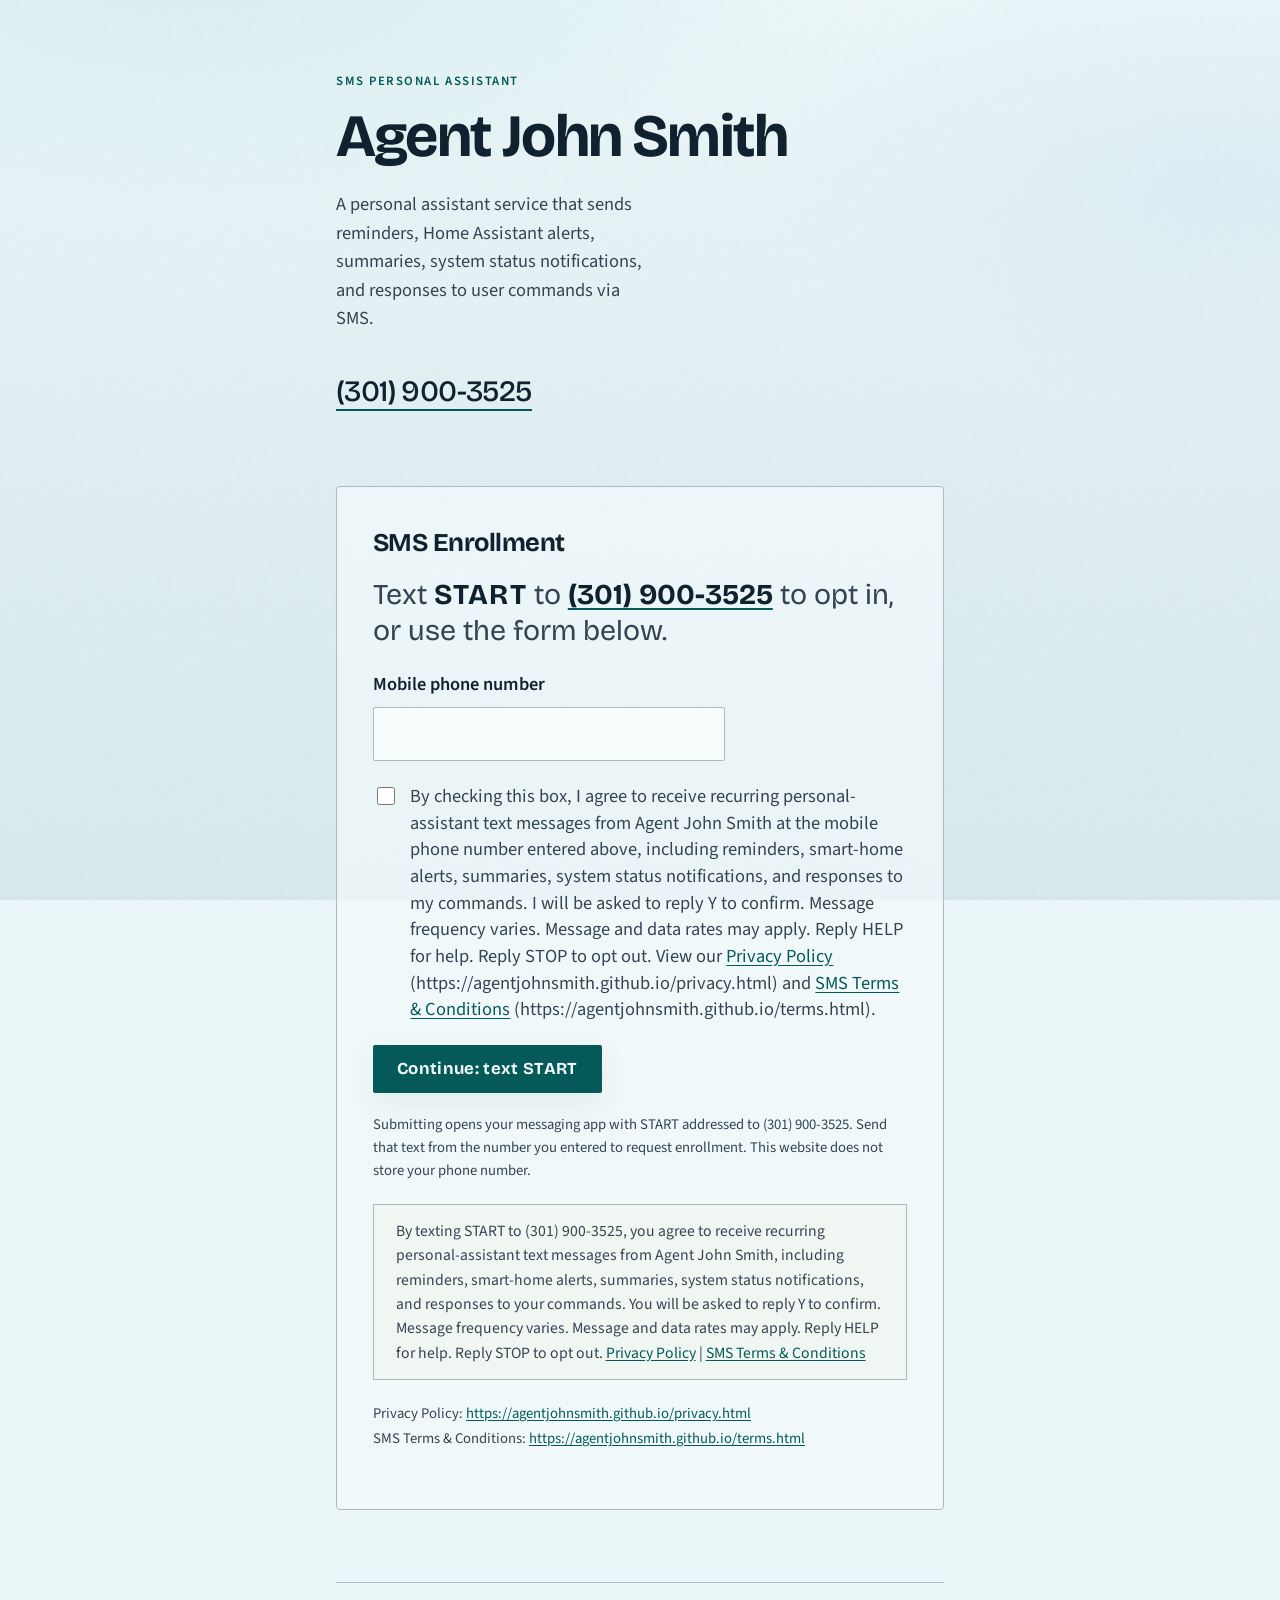
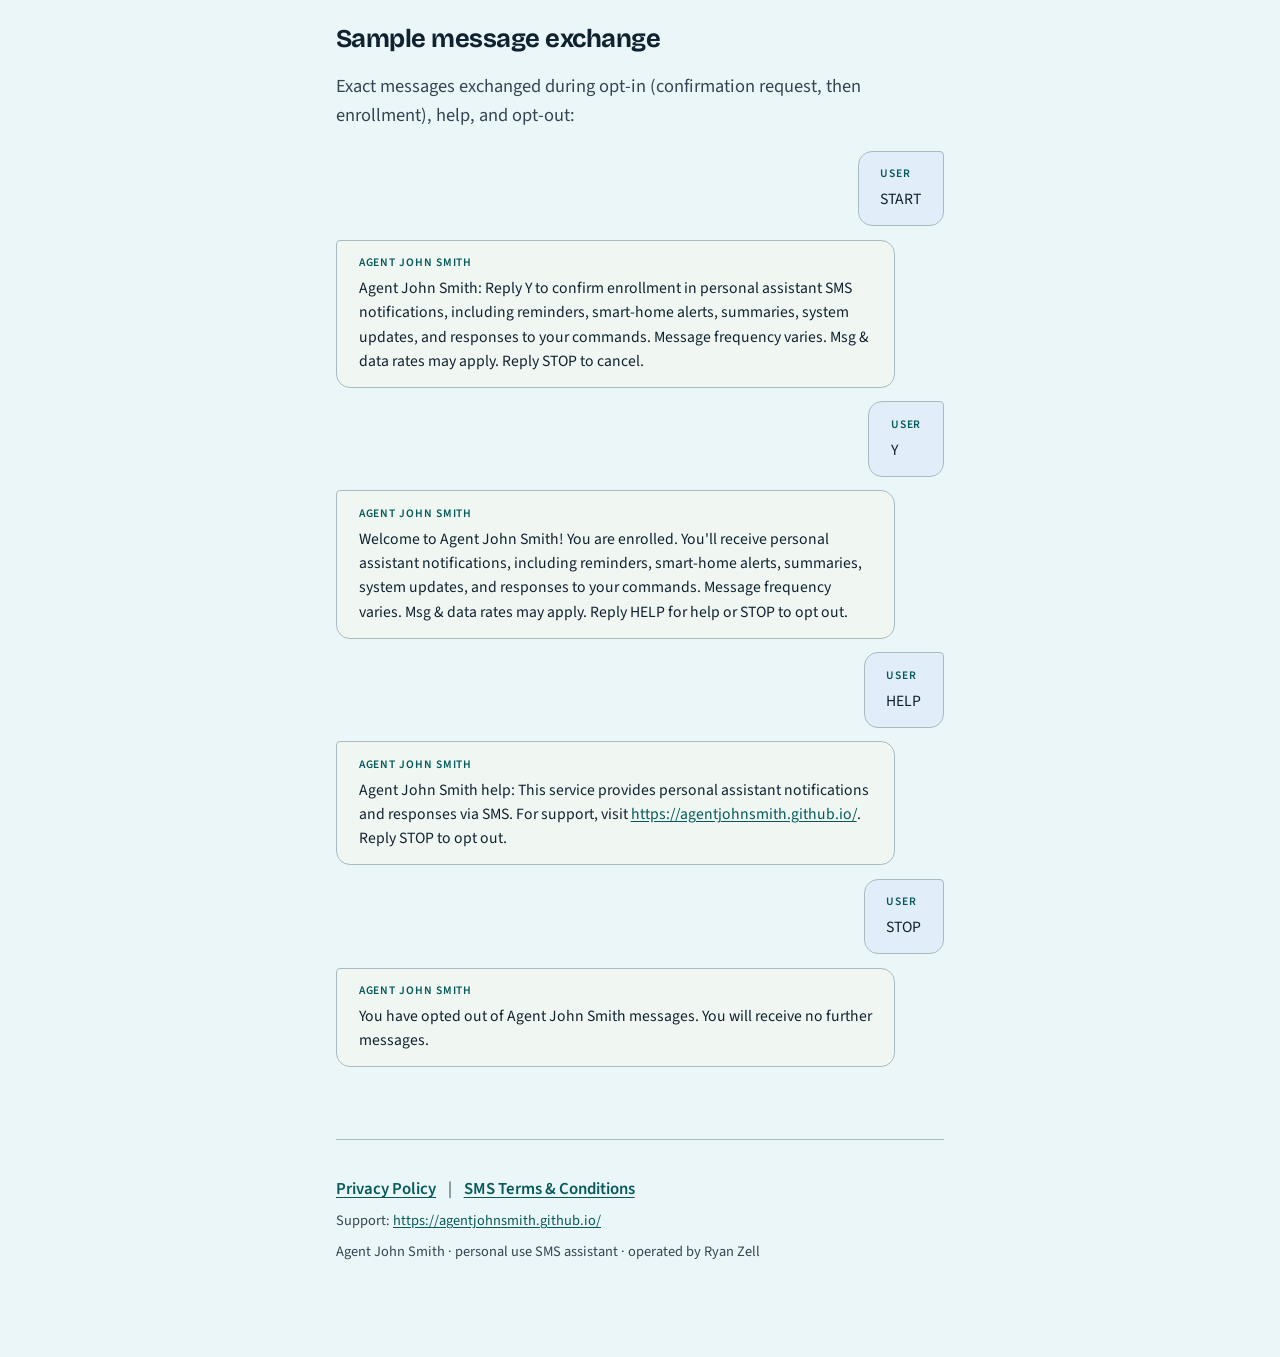
==== commit ab97e380: "Name Ryan Zell as operator on site and policy pages" ====
--- a/index.html
+++ b/index.html
@@ -207,7 +207,7 @@
         </p>
         <p>
           Agent John Smith &middot; personal use SMS assistant &middot; operated
-          by Zellio LLC
+          by Ryan Zell
         </p>
       </footer>
     </main>
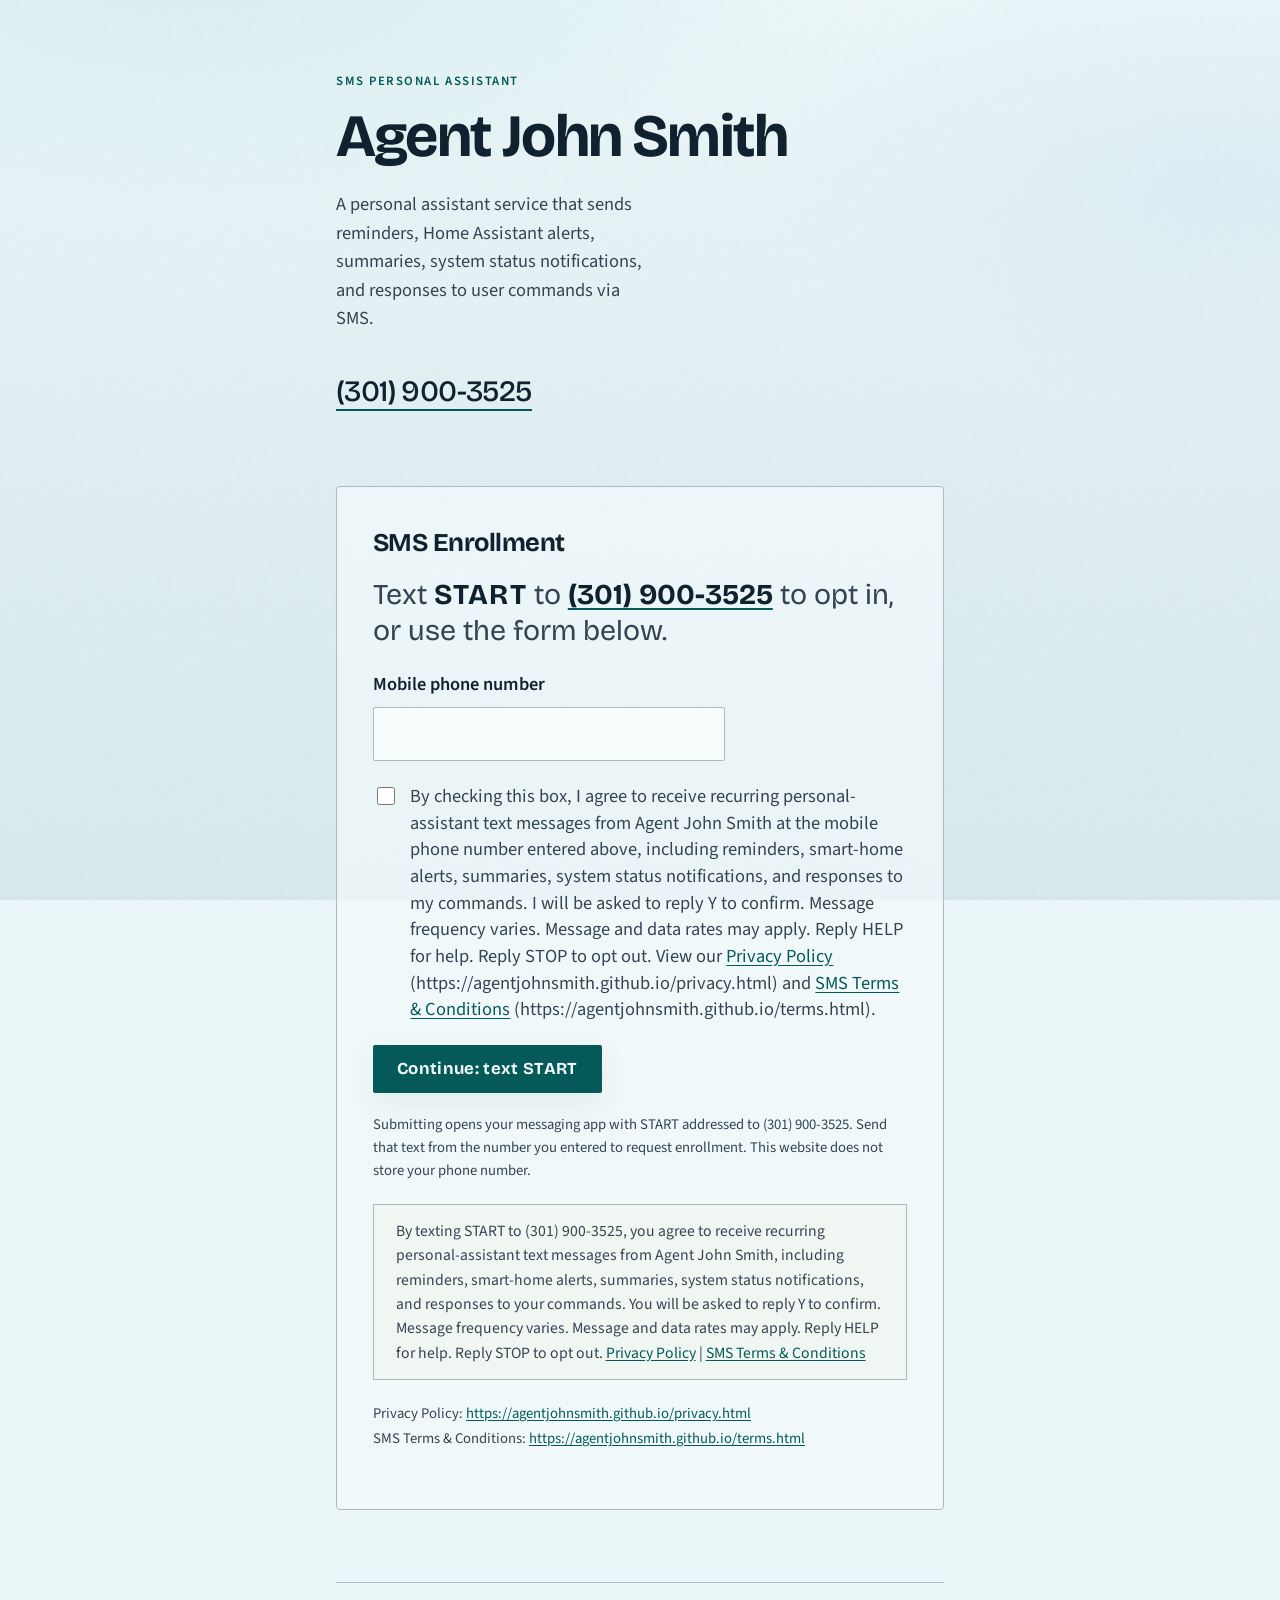
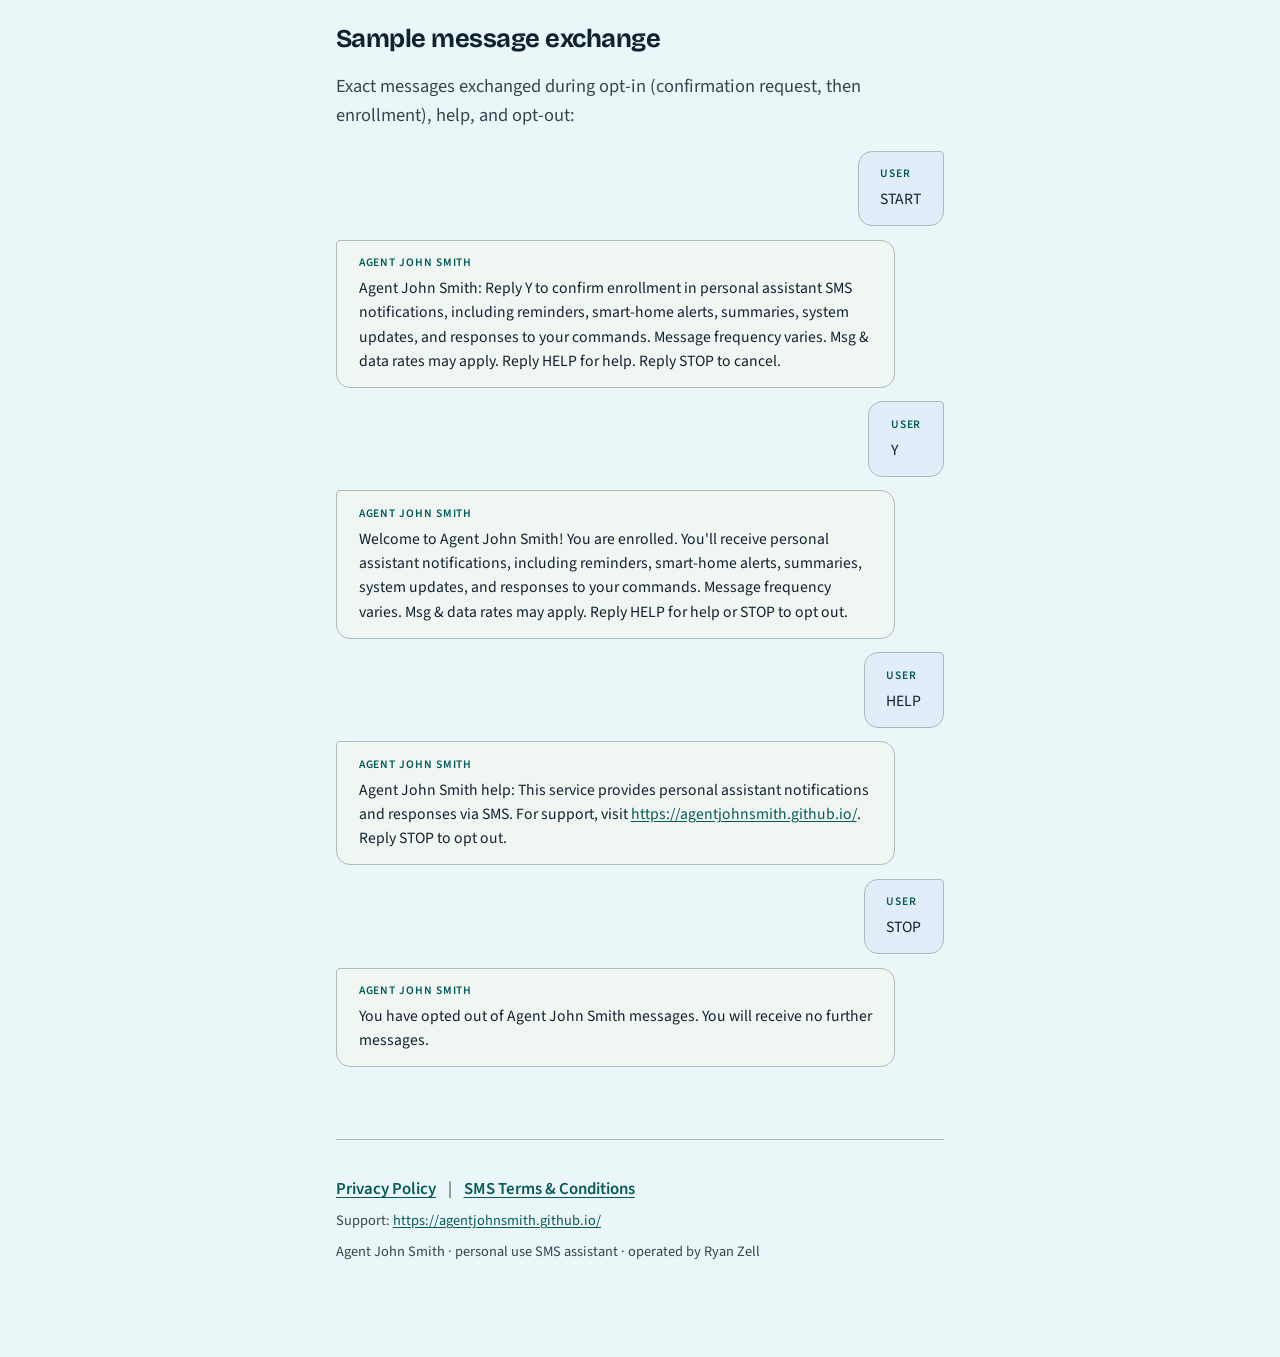
==== commit 65623a77: "Add HELP instruction to opt-in confirmation request" ====
--- a/index.html
+++ b/index.html
@@ -144,7 +144,7 @@
               assistant SMS notifications, including reminders, smart-home
               alerts, summaries, system updates, and responses to your
               commands. Message frequency varies. Msg &amp; data rates may
-              apply. Reply STOP to cancel.
+              apply. Reply HELP for help. Reply STOP to cancel.
             </p>
           </div>
           <div class="bubble user">
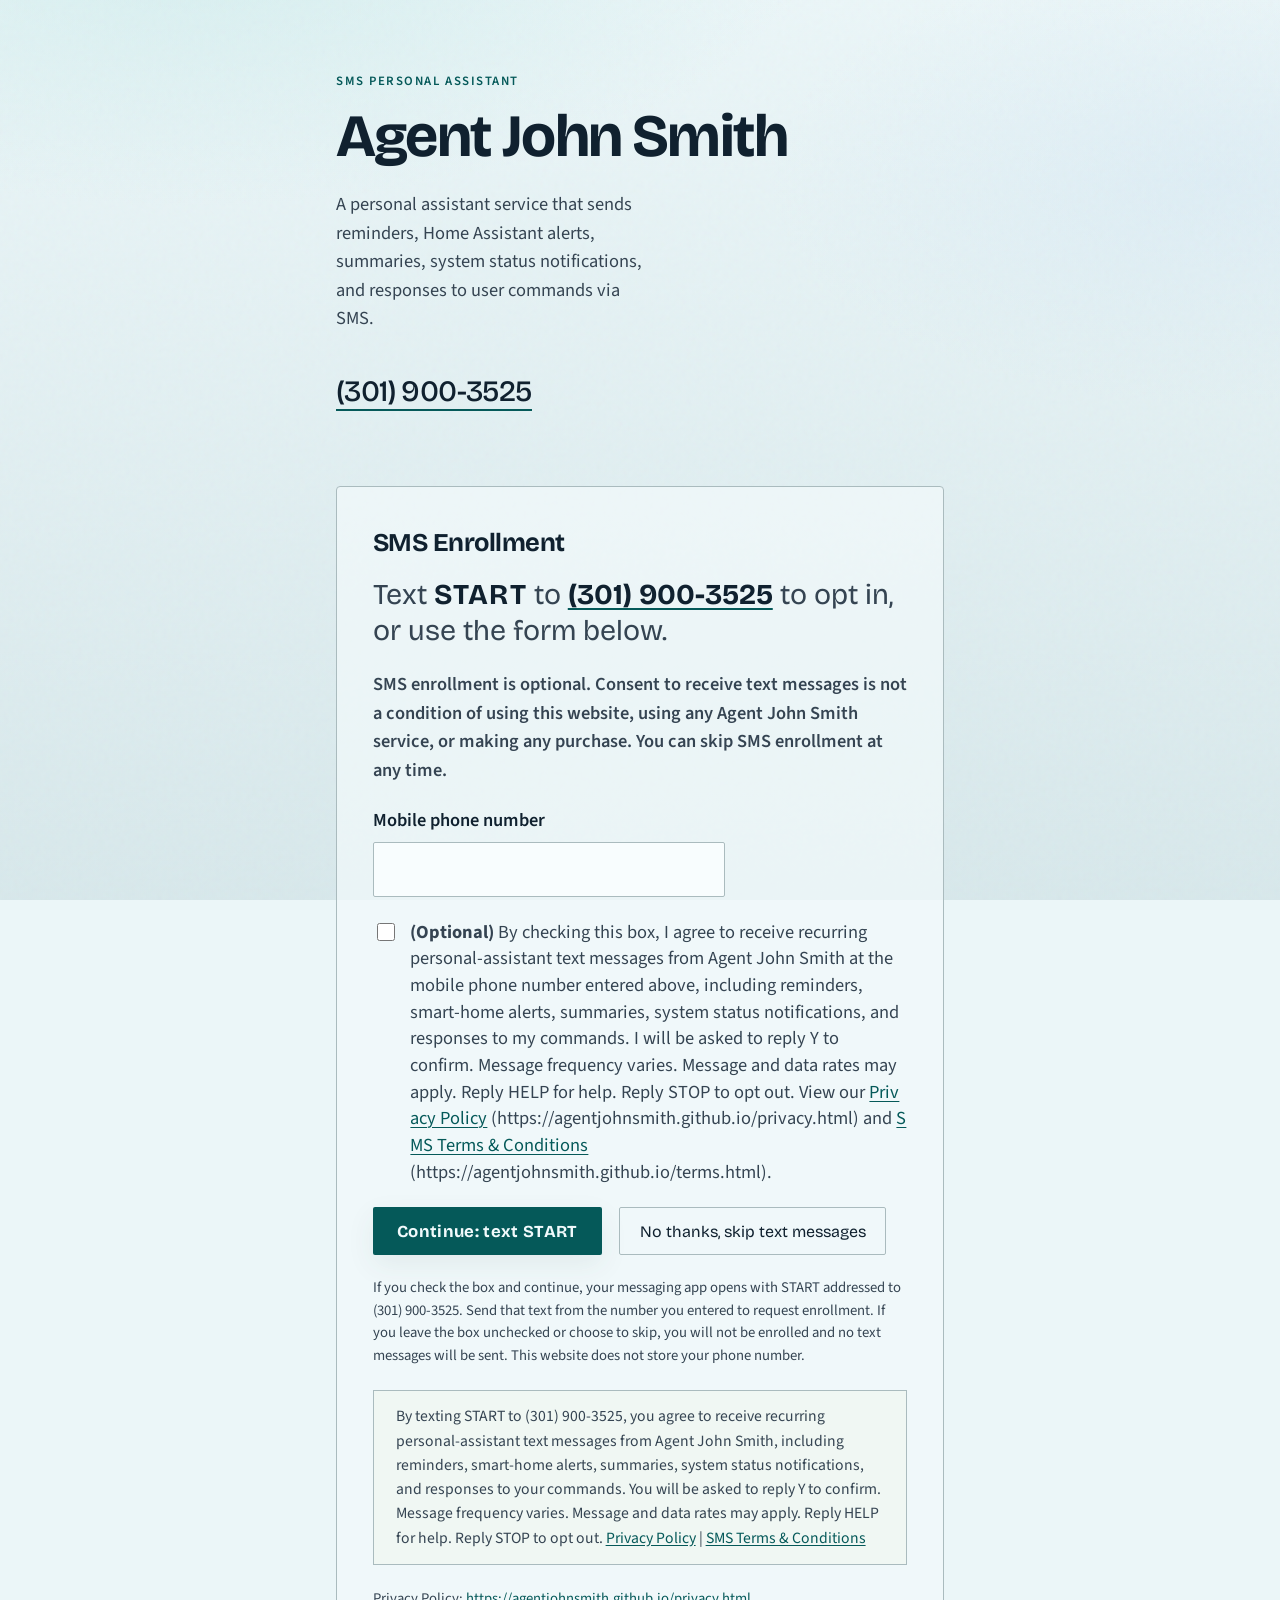
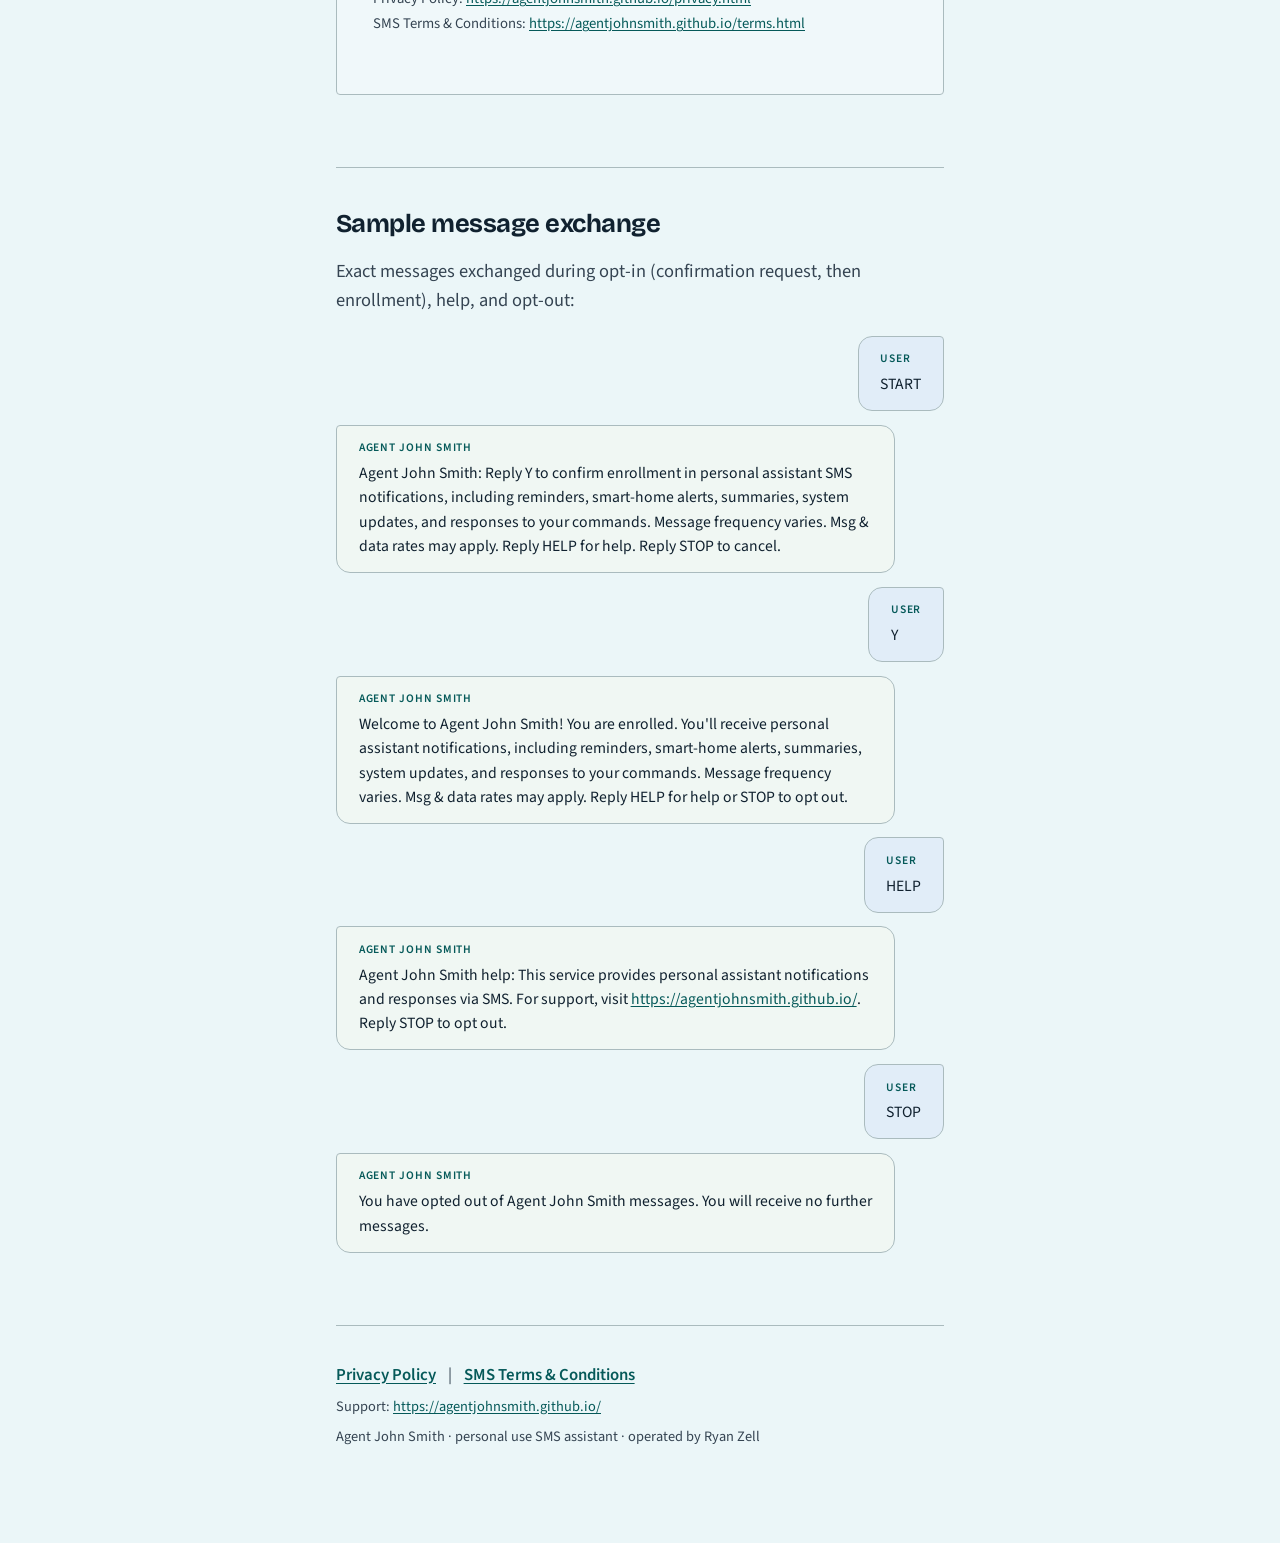
==== commit 4c0dc56f: "Make SMS opt-in explicitly optional with skip option; separate consent from Terms" ====
--- a/index.html
+++ b/index.html
@@ -44,6 +44,12 @@
           to opt in, or use the form below.
         </p>
 
+        <p class="enroll-optional">
+          SMS enrollment is optional. Consent to receive text messages is not a
+          condition of using this website, using any Agent John Smith service,
+          or making any purchase. You can skip SMS enrollment at any time.
+        </p>
+
         <form id="enroll-form" class="enroll-form" action="#" novalidate>
           <p>
             <label for="phone_number">Mobile phone number</label><br />
@@ -64,7 +70,7 @@
               value="yes"
             />
             <label for="sms_opt_in">
-              By checking this box, I agree to receive recurring
+              <strong>(Optional)</strong> By checking this box, I agree to receive recurring
               personal-assistant text messages from Agent John Smith at the
               mobile phone number entered above, including reminders,
               smart-home alerts, summaries, system status notifications, and
@@ -86,12 +92,17 @@
             <button type="submit" class="enroll-button">
               Continue: text START
             </button>
+            <button type="button" id="enroll-skip" class="enroll-skip">
+              No thanks, skip text messages
+            </button>
           </p>
 
           <p class="enroll-note">
-            Submitting opens your messaging app with START addressed to
-            (301) 900-3525. Send that text from the number you entered to
-            request enrollment. This website does not store your phone number.
+            If you check the box and continue, your messaging app opens with
+            START addressed to (301) 900-3525. Send that text from the number
+            you entered to request enrollment. If you leave the box unchecked or
+            choose to skip, you will not be enrolled and no text messages will be
+            sent. This website does not store your phone number.
           </p>
         </form>
 
--- a/styles.css
+++ b/styles.css
@@ -298,6 +298,30 @@
   color: var(--ink-soft);
 }
 
+.enroll-optional {
+  margin: 0 0 var(--space-md);
+  font-weight: 600;
+  color: var(--ink);
+}
+
+.enroll-skip {
+  margin-left: var(--space-sm);
+  padding: 0.85rem 1.2rem;
+  border: 1px solid var(--line);
+  border-radius: 2px;
+  background: transparent;
+  color: var(--ink);
+  font-family: var(--font-display);
+  font-size: 1rem;
+  cursor: pointer;
+}
+
+.enroll-skip:hover,
+.enroll-skip:focus-visible {
+  border-color: var(--teal-bright);
+  outline: none;
+}
+
 .enroll-status {
   margin: 0 0 var(--space-md);
   padding: var(--space-sm) var(--space-md);
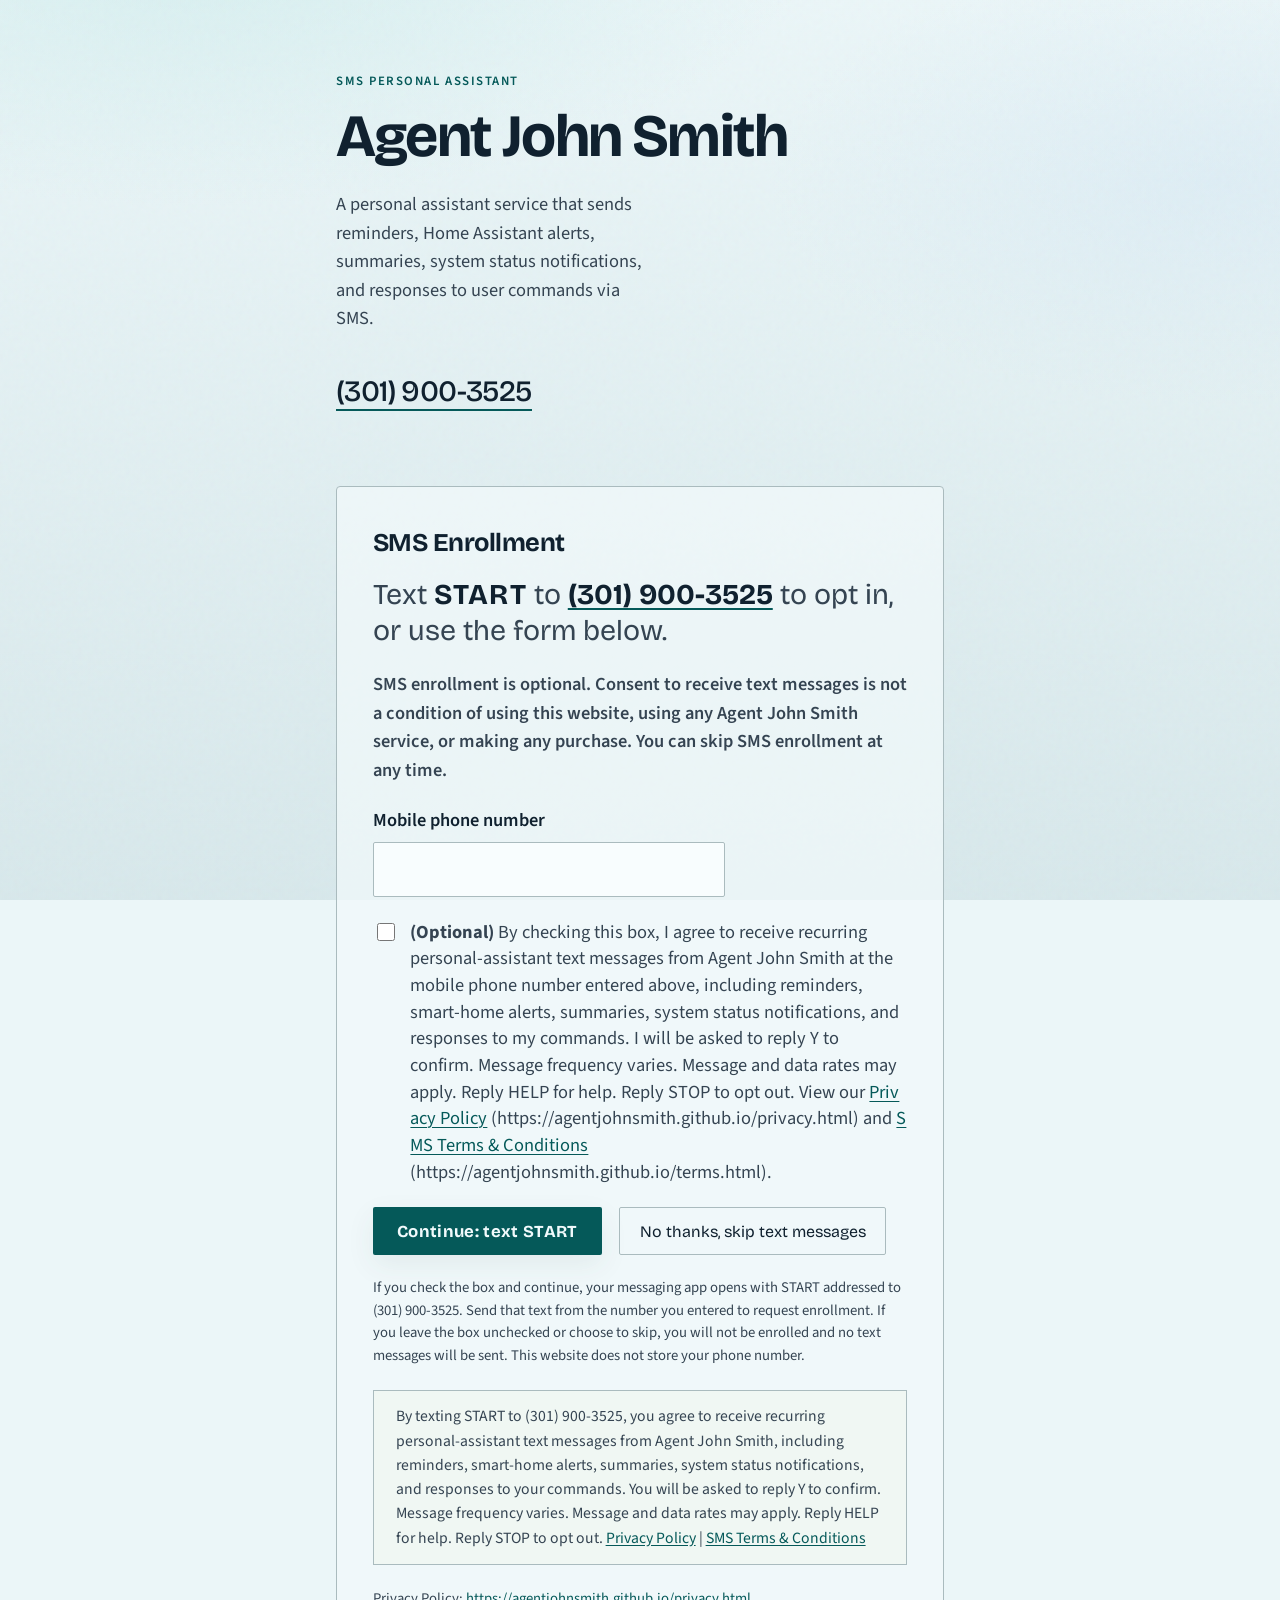
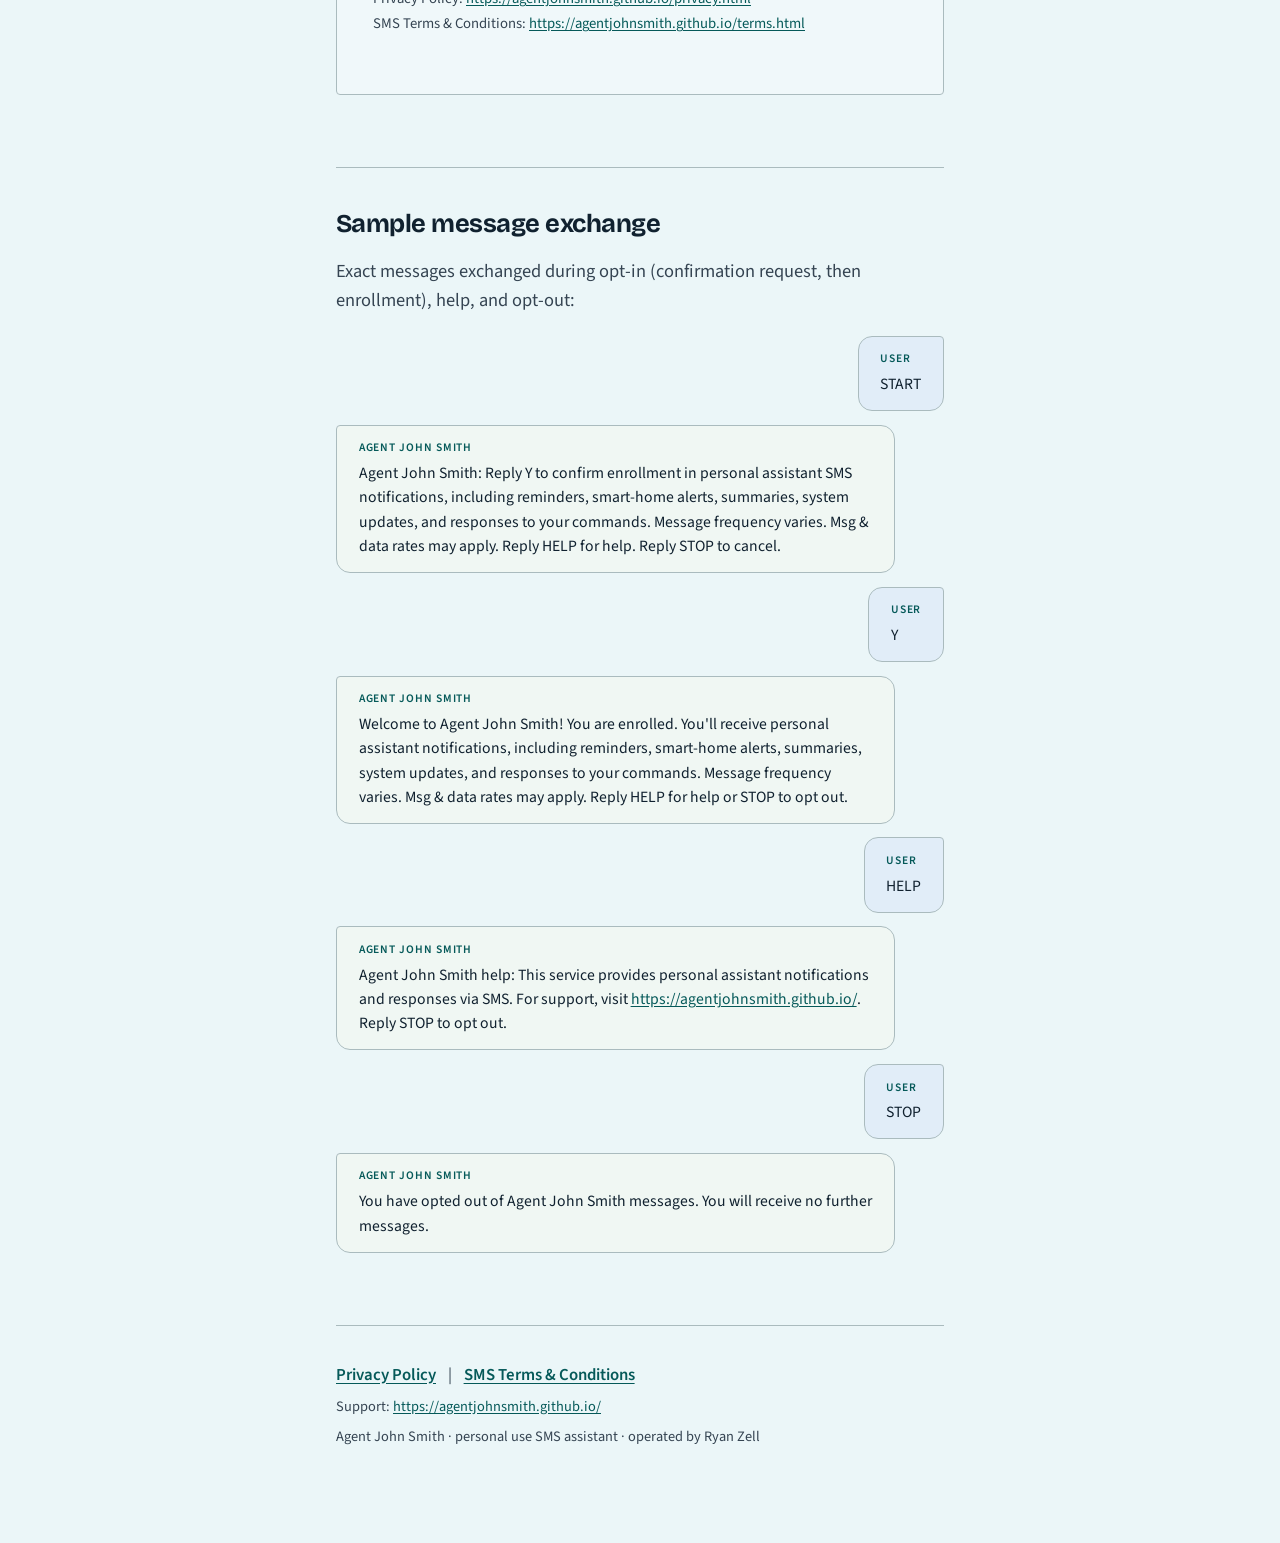
==== commit 53c038bf: "Version stylesheet and script links to bust stale caches" ====
--- a/index.html
+++ b/index.html
@@ -14,7 +14,7 @@
       href="https://fonts.googleapis.com/css2?family=Bricolage+Grotesque:opsz,wght@12..96,500;12..96,700&family=Source+Sans+3:ital,wght@0,400;0,600;1,400&display=swap"
       rel="stylesheet"
     />
-    <link rel="stylesheet" href="styles.css" />
+    <link rel="stylesheet" href="styles.css?v=2" />
   </head>
   <body>
     <div class="atmosphere" aria-hidden="true"></div>
@@ -222,6 +222,6 @@
         </p>
       </footer>
     </main>
-    <script src="enroll.js"></script>
+    <script src="enroll.js?v=2"></script>
   </body>
 </html>
--- a/styles.css
+++ b/styles.css
@@ -77,10 +77,6 @@
   padding: var(--space-xl) 0 calc(var(--space-xl) * 1.2);
 }
 
-.hero {
-  animation: rise 0.7s ease-out both;
-}
-
 .eyebrow {
   margin: 0 0 var(--space-sm);
   font-size: 0.8rem;
@@ -133,11 +129,6 @@
   margin-top: var(--space-xl);
   padding-top: var(--space-lg);
   border-top: 1px solid var(--line);
-  animation: rise 0.7s ease-out 0.12s both;
-}
-
-.messages {
-  animation-delay: 0.22s;
 }
 
 h2 {
@@ -398,7 +389,6 @@
   border-top: 1px solid var(--line);
   font-size: 0.9rem;
   color: var(--ink-soft);
-  animation: rise 0.7s ease-out 0.32s both;
 }
 
 .footer p {
@@ -429,17 +419,6 @@
 
 .doc li {
   margin-bottom: var(--space-xs);
-}
-
-@keyframes rise {
-  from {
-    opacity: 0;
-    transform: translateY(12px);
-  }
-  to {
-    opacity: 1;
-    transform: translateY(0);
-  }
 }
 
 @media (prefers-reduced-motion: reduce) {
